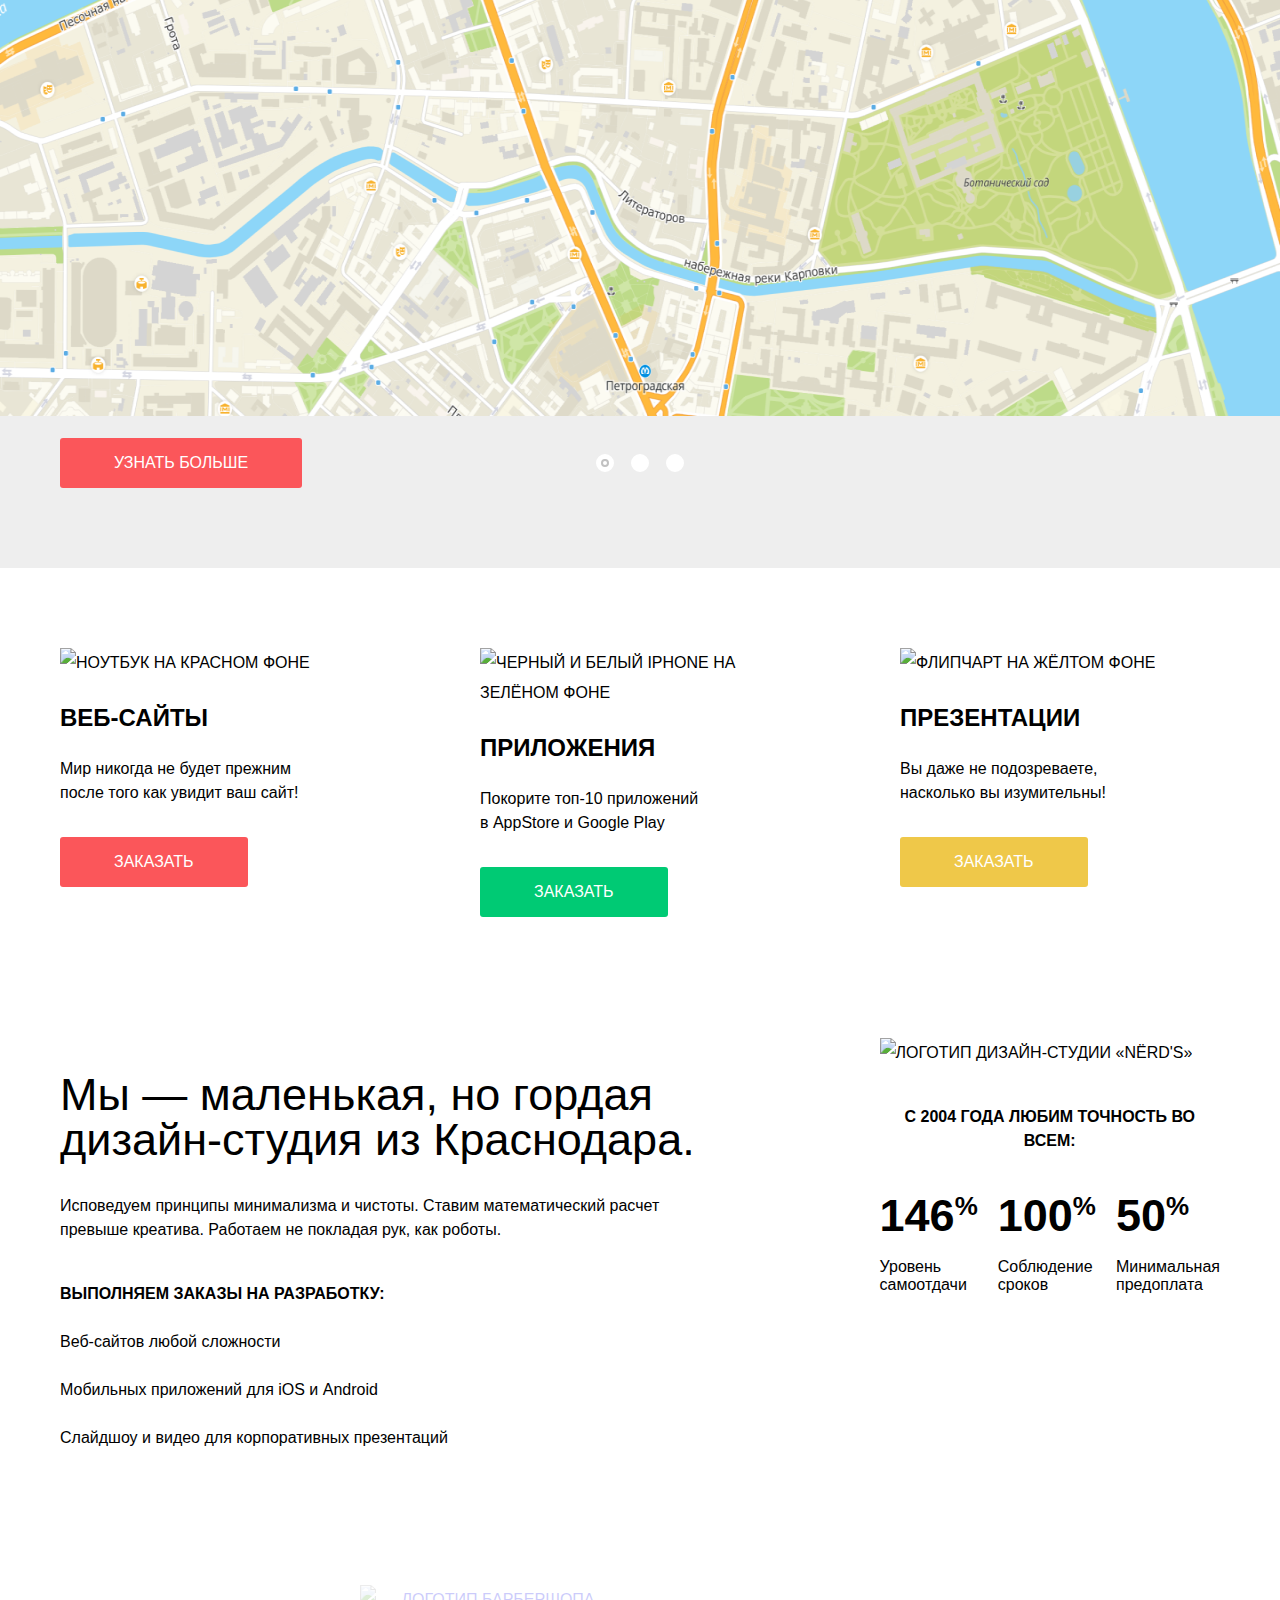
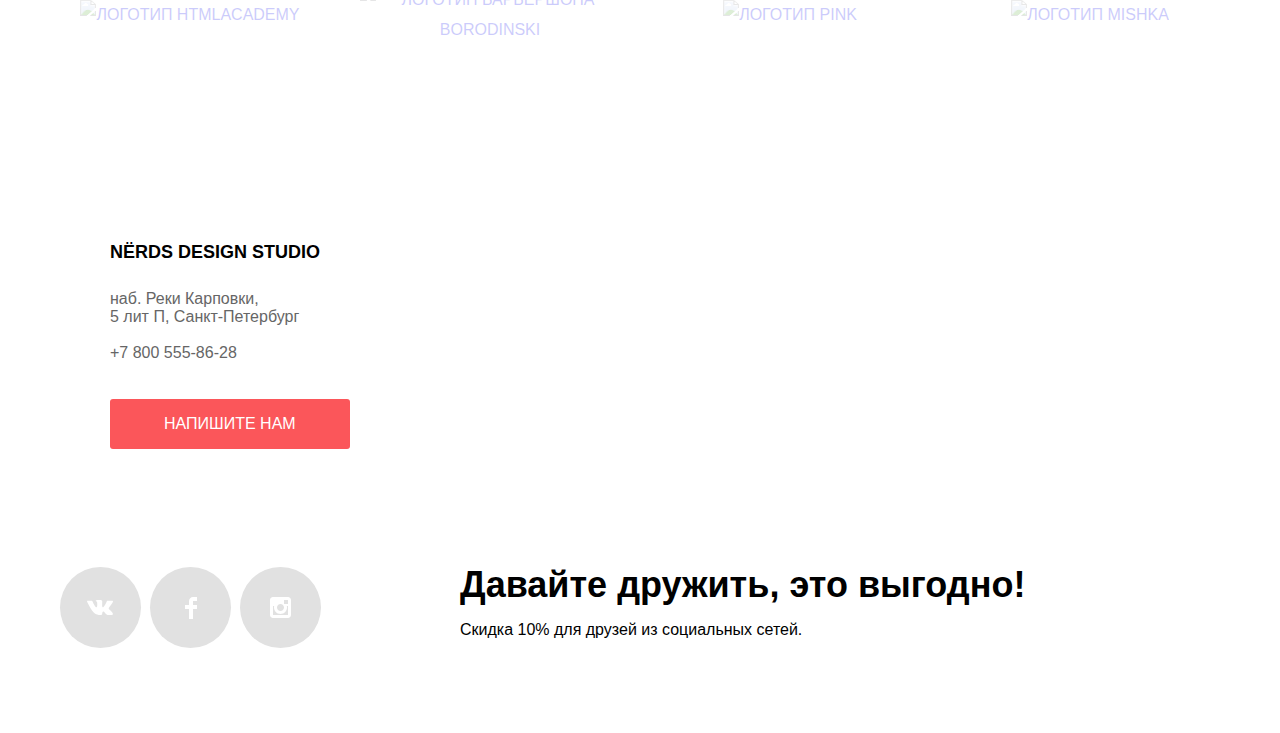
==== index.html @ a9b5a3f9 "добавила карту" ====
<!DOCTYPE html>
<html class="page" lang="ru">
  <head>
    <meta charset="utf-8">
    <title>Дизайн-студия «Nёrd's»</title>
    <link rel="icon" href="favicon.ico">
    <link rel="stylesheet" href="css/normalize.css">
    <link rel="stylesheet" href="css/style.css">
  </head>

  <body class="page-body">

    <header class="page-header">
      <nav class="page-navigation">
        <div class="page-header-bar">
          <div class="page-navigation-wrapper">
            <a class="page-header-logo">
              <img src="img/nerds-logo.svg" width="159" height="65" alt="Логотип дизайн-студии «Nёrd's»">
            </a>
            <ul class="site-navigation">
              <li><a href="blank.html">Студия</a></li>
              <li><a href="blank.html">Клиенты</a></li>
              <li><a href="catalog.html">Магазин</a></li>
              <li><a href="blank.html">Контакты</a></li>
            </ul>
            <div class="user-navigation">
              <a class="cart-link" href="blank.html">Корзина</a>
            </div>
          </div>
        </div>
      </nav>
    </header>

    <main>
      <div class="main-features">
        <div class="container">
          <h1 class="visually-hidden">Дизайн-студия «Nёrd's»</h1>

          <section class="features">
            <h2 class="visually-hidden">Преимущества</h2>
            <ul class="features-list">
              <li class="feature-item feature-item-1 slide slide-current">
                <h3>Долго, дорого,<br>скрупулезно.</h3>
                <p>Математически выверенный дизайн<br>для вашего сайта или мобильного приложения.</p>
                <a class="button slide-button" href="blank.html">Узнать больше</a>
              </li>
              <li class="feature-item feature-item-2 slide">
                <h3>Любим математику<br>как никто другой</h3>
                <p>Никакого креатива, только математические формулы<br>для расчета идеальных пропорций</p>
                <a class="button slide-button" href="blank.html">Узнать больше</a>
              </li>
              <li class="feature-item feature-item-3 slide">
                <h3>Только ночь,<br>только хардкор</h3>
                <p>Работать днем, как все? Мы против этого.<br>Ближе к полуночи работа только начинается.</p>
                <a class="button slide-button" href="blank.html">Узнать больше</a>
              </li>
            </ul>
            <div class="slider-controls">
              <button class="current" type="button" aria-label="Первый слайд"></button>
              <button type="button" aria-label="Второй слайд"></button>
              <button type="button" aria-label="Третий слайд"></button>
            </div>
          </section>
        </div>
      </div>

      <div class="container">
      <section class="services">
        <h2 class="visually-hidden">Услуги</h2>
        <ul class="services-list">
        <li class="services-item">
          <img src="img/laptop.png" width="300" height="146" alt="Ноутбук на красном фоне">
          <h3>Веб-сайты</h3>
          <p>Мир никогда не будет прежним<br> после того как увидит ваш сайт!</p>
          <button class="button button-red" type="button">Заказать</button>
        </li>
        <li class="services-item">
          <img src="img/two-iPhones.png" width="300" height="146" alt="Черный и белый iPhone на зелёном фоне">
          <h3>Приложения</h3>
          <p>Покорите топ-10 приложений<br> в AppStore и Google Play</p>
          <button class="button button-green" type="button">Заказать</button>
        </li>
        <li class="services-item">
          <img src="img/flipchart.png" width="300" height="146" alt="Флипчарт на жёлтом фоне">
          <h3>Презентации</h3>
          <p>Вы даже не подозреваете,<br> насколько вы изумительны!</p>
          <button class="button button-yellow" type="button">Заказать</button>
        </li>
      </ul>
      </section>

      <div class="index-column">
      <section class="company">
        <h2 class="visually-hidden">О компании</h2>
        <p class="company-info">Мы — маленькая, но гордая дизайн-студия из Краснодара.</p>
        <p class="company-text">Исповедуем принципы минимализма и чистоты. Ставим математический расчет<br> превыше креатива. Работаем не покладая рук, как роботы.</p>
        <h3>Выполняем заказы на разработку:</h3>
        <ul class="company-list">
          <li class="company-item">Веб-сайтов любой сложности</li>
          <li class="company-item">Мобильных приложений для iOS и Android</li>
          <li class="company-item">Слайдшоу и видео для корпоративных презентаций</li>
        </ul>
      </section>


      <section class="statistics">
        <img src="img/nerds-logo2.png" width="360" height="208" alt="Логотип дизайн-студии «Nёrd's»">
        <h3>с 2004 года Любим точность во всем:</h3>
        <dl class="description-list">
          <dt>Уровень самоотдачи</dt>
            <dd>146<sup>%</sup></dd>
          <dt>Соблюдение сроков</dt>
            <dd>100<sup>%</sup></dd>
          <dt>Минимальная предоплата</dt>
            <dd>50<sup>%</sup></dd>
        </dl>
      </section>
    </div>

      <section class="clients">
        <h2 class="visually-hidden">Клиенты</h2>
        <ul class="clients-list">
          <li class="clients-item">
            <a href="https://htmlacademy.ru/intensive/htmlcss"><img src="img/clients/logo_htmlacademy.svg" width="199" height="57" alt="Логотип htmlacademy"></a>
          </li>
          <li class="clients-item">
            <a href="blank.html"><img src="img/clients/logo-borodinski.png" width="209" height="90" alt="Логотип барбершопа BORODINSKI"></a>
          </li>
          <li class="clients-item">
            <a href="blank.html"><img src="img/clients/logo-pink.png" width="185" height="52" alt="Логотип PINK"></a>
          </li>
          <li class="clients-item">
            <a href="blank.html"><img src="img/clients/logo-mishka.png" width="173" height="84" alt="Логотип MISHKA"></a>
          </li>
        </ul>
      </section>
    </div>

    </main>

  <footer class="main-footer">
    <div class="container">
    <section class="contacts">
      <h2 class="visually-hidden">Контакты</h2>
      <h3>NЁRDS DESIGN STUDIO</h3>
      <p class="contacts-address">наб. Реки Карповки,<br>
        5 лит П, Санкт-Петербург</p>
      <p class="contacts-phones"><a class="contacts-phone" href="tel:+78005558628">+7 800 555-86-28</a></p>
      <a class="button button-contacts" href="blank.html">Напишите нам</a>
    </section>

    <section class="map">
      <h2 class="visually-hidden">Как до нас добраться</h2>
      <img src="img/map.png" width="1440" height="416" alt="Офис компании по адресу набережная реки Карповки, 5, литера П, Санкт-Петербург">
    </section>

    <div class="footer-columns">
    <section class="footer-social">
      <h2 class="visually-hidden">Давайте дружить!</h2>
      <ul class="social-list">
        <li class="social-item">
          <a class="social-button" href="#">
            <span class="visually-hidden">Вконтакте</span>
            <svg width="27" height="15" viewBox="0 0 27 15" fill="none" xmlns="http://www.w3.org/2000/svg">
              <path d="M16.138 11.51C17.094 11.201 18.318 13.55 19.621 14.449C20.599 15.13 21.348 14.983 21.348 14.983L24.821 14.933C24.821 14.933 26.636 14.821 25.778 13.379C25.707 13.259 25.275 12.31 23.193 10.357C21.016 8.31404 21.311 8.64504 23.932 5.11304C25.529 2.96004 26.168 1.64504 25.968 1.08504C25.776 0.546037 24.603 0.686037 24.603 0.686037L20.69 0.713037C20.309 0.714037 19.986 0.832037 19.839 1.22804C19.836 1.23204 19.218 2.89404 18.394 4.30704C16.653 7.29604 15.958 7.45504 15.67 7.26804C15.009 6.83504 15.176 5.53104 15.176 4.60404C15.176 1.70704 15.608 0.499037 14.33 0.187037C13.903 0.0830374 13.591 0.0150374 12.502 0.00503741C11.11 -0.0159626 9.92797 0.00503743 9.25797 0.334037C8.81297 0.557037 8.47197 1.04604 8.67897 1.07404C8.93897 1.10904 9.52197 1.23404 9.83397 1.66004C10.235 2.21204 10.223 3.44904 10.223 3.44904C10.223 3.44904 10.452 6.86004 9.68297 7.28304C9.15497 7.57304 8.43297 6.98104 6.87997 4.26704C6.08697 2.87904 5.48797 1.34504 5.48797 1.34504C5.48797 1.34504 5.37197 1.06004 5.16197 0.904037C4.91197 0.719037 4.56197 0.660037 4.56197 0.660037L0.84797 0.684037C0.84797 0.684037 0.28997 0.700037 0.0849697 0.946037C-0.0970303 1.16404 0.0699697 1.61404 0.0699697 1.61404C0.0699697 1.61404 2.97897 8.49504 6.27297 11.961C9.29297 15.143 12.725 14.932 12.725 14.932H14.28C14.28 14.932 14.749 14.878 14.989 14.62C15.213 14.38 15.203 13.929 15.203 13.929C15.203 13.929 15.172 11.82 16.138 11.51Z" fill="white"/>
            </svg>
          </a>
        </li>
        <li class="social-item">
          <a class="social-button" href="#">
            <span class="visually-hidden">Фейсбук</span>
            <svg width="12" height="22" viewBox="0 0 12 22" fill="none" xmlns="http://www.w3.org/2000/svg">
              <path d="M12 4V0H8C5.79086 0 4 1.79086 4 4V8H0V12H4V22H8V12H12V8H8V4H12Z" fill="white"/>
            </svg>
          </a>
        </li>
        <li class="social-item">
          <a class="social-button" href="#">
            <span class="visually-hidden">Инстаграм</span>
            <svg width="21" height="21" viewBox="0 0 21 21" fill="none" xmlns="http://www.w3.org/2000/svg">
              <path fill-rule="evenodd" clip-rule="evenodd" d="M3 0H18C19.65 0 21 1.35 21 3V18C21 19.65 19.65 21 18 21H3C1.35 21 0 19.65 0 18V3C0 1.35 1.35 0 3 0ZM14 10.5C14 8.57 12.43 7 10.5 7C8.57 7 7 8.57 7 10.5C7 12.43 8.57 14 10.5 14C12.43 14 14 12.43 14 10.5ZM3 18V9H4.181C4.0626 9.49127 4.00186 9.99467 4 10.5C4 14.0899 6.91015 17 10.5 17C14.0899 17 17 14.0899 17 10.5C16.9986 9.99464 16.9379 9.49118 16.819 9H18V18H3ZM14 7H18V3H14V7Z" fill="white"/>
            </svg>
          </a>
        </li>
      </ul>
    </section>

    <section class="promo">
      <h2 class="promo-header">Давайте дружить, это выгодно!</h2>
      <p class="promo-text">Скидка 10% для друзей из социальных сетей.</p>
    </section>
    </div>
  </div>
  </footer>

  <section class="appointment">
    <h2>Напишите нам</h2>
    <form class="appointment-form" action="https://echo.htmlacademy.ru" method="post">
      <p class="appointment-item appointment-name">
        <label for="appointment-name">Ваше имя:</label>
        <input id="appointment-name" type="text" name="name" placeholder="Имя Фамилия">
      </p>
      <p class="appointment-item appointment-email">
        <label for="appointment-email">Ваш email:</label>
        <input id="appointment-email" type="text" name="email" placeholder="email@example.com">
      </p>
      <p class="appointment-item appointment-comment">
        <label for="appointment-comment">Текст письма:</label>
        <textarea id="appointment-comment" type="textarea" name="comment" rows="4" placeholder="В свободной форме"></textarea>
      </p>
      <button class="button appointment-button" type="submit">Отправить</button>
      </form>
      <button class="close-button" type="button" aria-label="Закрыть"></button>
    </section>

  </body>
</html>
---- css/style.css ----
@font-face {
  font-family: "Roboto";
  font-weight: 400;
  font-style: normal;
  font-display: swap;
  src: url("../fonts/roboto.woff2") format("woff2"),
       url("../fonts/roboto.woff") format("woff");
}

@font-face {
  font-family: "Roboto";
  font-weight: 500;
  font-style: normal;
  font-display: swap;
  src: url("../fonts/robotomedium.woff2") format("woff2"),
       url("../fonts/robotomedium.woff") format("woff");
}

@font-face {
  font-family: "Roboto";
  font-weight: 700;
  font-style: normal;
  font-display: swap;
  src: url("../fonts/robotobold.woff2") format("woff2"),
       url("../fonts/robotobold.woff") format("woff");
}

/* Variables */

:root {
  --basic-color: #FFFFFF;
  --basic-color-active: rgba(255, 255, 255, 0.3);
  --basic-dark-hover: rgba(68, 68, 68, 0.5);
  --basic-black: #000000;
  --basic-dark: #666666;
  --basic-extra-dark: #283136;
  --basic-gray-dark: #444444;
  --basic-black-active: rgba(0, 0, 0, 0.3);
  --basic-black-sort: rgba(0, 0, 0, 0.6);
  --black-light: rgba(0, 0, 0, 0.0001);
  --basic-filter: #4D4D4D;
  --filter-extra-light: rgba(77, 77, 77, 0.1);
  --filter-light: rgba(77, 77, 77, 0.4);
  --basic-filter-disabled: rgba(40, 49, 54, 0.3);
  --pagination-light: #DBDBDB;
  --gray-light-150: #ABABAB;
  --gray-light: #B4B9BB;
  --gray-light-100: #f1f1f1;
  --gray-super-light: #C1C1C1;
  --basic-gray: #EEEEEE;
  --basic-color-gray: #E1E1E1;
  --basic-gray-light:#D7DCDE;
  --gray-hover: #DFDFDF;
  --gray-activ: #D5D5D5;
  --basic-red: #FB565A;
  --button-basic-green: #00CA74;
  --button-basic-yellow: #EFC849;
  --red-hover: #E74246;
  --red-activ: #D7373B;
  --button-app-hover: #00BC6C;
  --button-app-activ: #00AA62;
  --button-presentation-hover: #EAB534;
  --button-presentation-activ: #E5A722;
}

.page-body {
  min-width: 1240px;
  margin: 0;
  padding: 0;
  font-family: "Roboto", Arial, sans-serif;
  font-size: 16px;
  line-height: 30px;
  font-weight: 500;
  color: var(--basic-black);
  text-transform: uppercase;
  background-color: var(--basic-color);
  background-position: top center;
  background-repeat: no-repeat;
}

a {
  text-decoration: none;
}

img {
  max-width: 100%;
  height: auto;
}

.visually-hidden {
  position: absolute;
  width: 1px;
  height: 1px;
  margin: -1px;
  border: 0;
  padding: 0;
  white-space: nowrap;
  clip-path: inset(100%);
  clip: rect(0 0 0 0);
  overflow: hidden;
}

/* Grid */

.page {
  height: 100%;
}

.page-body {
  min-height: 100%;
  display: grid;
  grid-template-rows: min-content 1fr min-content;
  align-content: start;
}

/* Main-header */

h1 {
  max-width: 1200px;
  background-color: var(--basic-gray);
  font-size: 55px;
  line-height: 55px;
  font-weight: 500;
  padding-top: 78px;
  padding-bottom: 85px;
  margin-top: 0;
}

.main-header {
  text-transform: none;
  text-align: center;
  margin-bottom: 78px;
  background-color: var(--basic-gray);
}

/* Page-header */

.page-header {
  background-color: var(--basic-gray);
  margin: 0;
}

/* Container */

.container {
  width: 1160px;
  margin: 0 auto;
  padding: 0;
}

/* Logo */

.page-header-bar {
  background-color: var(--basic-gray);
}

.page-header-logo {
  justify-self: left;
}

.page-header-logo:hover {
  opacity: 0.7;
}

.page-header-logo:active {
  opacity: 0.3;
}

/* Site navigation */

.page-navigation {
  display: grid;
}

.page-navigation-wrapper {
  display: grid;
  grid-template-columns: 160px 1fr min-content;
  width: 1160px;
  margin: 0 auto;
  padding-top: 49px;
  gap: 25px;
  font-size: 16px;
  line-height: 30px;
  color: var(--basic-black);
  background-color: var(--basic-gray);
}

.site-navigation {
  display: flex;
  justify-content: center;
  flex-wrap: wrap;
  list-style: none;
  margin: 0;
  padding: 0;
  min-height: 65px;
}

.site-navigation li:not(:last-child) {
  padding-right: 45px;
}

.site-navigation a:hover {
  color: var(--basic-red);
}

.site-navigation a:active {
  color: var(--basic-black-active);
}

/* User navigation */

.user-navigation {
  max-width: 140px;
}

.site-navigation a,
.user-navigation a {
  color: var(--basic-black);
  display: block;
  padding-top: 28px;
}

.user-navigation a:hover {
  color: var(--basic-red);
}

.user-navigation a:active {
  color: var(--basic-black-active);
}

/* Cart link */

.cart-link::before {
  content: "";
  position: absolute;
  top: 35px;
  left: 10px;
  width: 15px;
  height: 15px;
  background-image: url("../img/cart-icon.svg");
  background-repeat: no-repeat;
  background-position: 0 0;
}

.user-navigation .cart-link {
  padding-left: 50px;
  position: relative;
}

/* Button */

.button {
  display: inline-block;
  padding: 16px 54px;
  font: inherit;
  font-weight: 500;
  font-size: 16px;
  line-height: 18px;
  text-align: center;
  color: var(--basic-color);
  vertical-align: middle;
  text-transform: uppercase;
  background-color: var(--basic-red);
  border: none;
  border-radius: 3px;
}

.button:hover {
  background-color: var(--red-hover);
}

.button:active {
  background-color: var(--red-activ);
  color: var(--basic-color-active);
}

.button-green {
  background-color: var(--button-basic-green);
}

.button-green:hover {
  background-color: var(--button-app-hover);
}

.button-green:active {
  background-color: var(--button-app-activ);
  color: var(--basic-color-active);
}

.button-yellow {
  background-color: var(--button-basic-yellow);
}

.button-yellow:hover {
  background-color: var(--button-presentation-hover);
}

.button-yellow:active {
  background-color: var(--button-presentation-activ);
  color: var(--basic-color-active);
}

.filter-button {
  display: block;
  width: 100%;
  line-height: 18px;
  background-color: var(--basic-gray);
  color: var(--basic-black);
}

.filter-button:hover {
  background-color: var(--gray-hover);
}

.filter-button:active {
  background-color: var(--gray-activ);
  color: var(--basic-black-active);
  box-shadow: inset 0px 3px 0px rgba(0, 1, 1, 0.1);
}

/* Features */

.main-features {
  background-color: var(--basic-gray);
}

.features {
  position: relative;
  background-color: var(--basic-gray);
  margin-bottom: 80px;
}

.features-list {
  margin: 0;
  padding: 0;
  list-style: none;
}

.slide {
  display: none;
}

.slide-current {
  display: block;
}

.feature-item {
  position: relative;
  text-align: left;
}

.feature-item-1::after {
  content: "";
  position: absolute;
  width: 760px;
  height: 431px;
  right: 0;
  bottom: 0;
  background-image: url("../img/slides/three-iPhones.png");
  background-position: 0 0;
  background-repeat: no-repeat;
}

.feature-item-2::after {
  content: "";
  position: absolute;
  width: 760px;
  height: 431px;
  right: 0;
  bottom: 0;
  background-image: url("../img/slides/two-MAC-screens.png");
  background-position: 0 0;
  background-repeat: no-repeat;
}

.feature-item-3::after {
  content: "";
  position: absolute;
  width: 760px;
  height: 431px;
  right: 0;
  bottom: 0;
  background-image: url("../img/slides/tablet-and-iPhone.png");
  background-position: 0 0;
  background-repeat: no-repeat;
}

.feature-item h3 {
  text-transform: none;
  font-size: 55px;
  line-height: 55px;
  font-weight: 500;
  margin: 0;
  padding-top: 78px;
}

.feature-item p {
  text-transform: none;
  font-size: 16px;
  line-height: 24px;
  font-weight: 400;
  margin: 0;
  margin-top: 25px;
  margin-bottom: 38px;
}

.slide-button {
  margin-bottom: 80px;
}

.slider-controls {
  position: absolute;
  bottom: 96px;
  left: 536px;
  z-index: 20;
  display: flex;
  width: 88px;
  justify-content: space-between;
}

.slider-controls button {
  padding: 0;
  width: 18px;
  height: 18px;
  background-color: var(--basic-color);
  border: 2px solid var(--basic-color);
  border-radius: 50%;
  cursor: pointer;
  position: relative;
}

.slider-controls .current::after {
  content: "";
  position: absolute;
  width: 4px;
  height: 4px;
  top: 3px;
  left: 3px;
  background-color: var(--basic-color);
  border: 2px solid var(--gray-super-light);
  border-radius: 50%;
  cursor: pointer;
}

/* Services */

.services {
  margin-bottom: 121px;
}

.services-list {
  display: grid;
  grid-template-columns: 1fr 1fr 1fr;
  column-gap: 100px;
  margin: 0;
  padding: 0;
  list-style: none;
}

.services-item h3 {
  font-size: 24px;
  line-height: 30px;
  font-weight: 700;
  margin-top: 25px;
}

.services-item p {
  text-transform: none;
  font-size: 16px;
  line-height: 24px;
  font-weight: 400;
  margin-top: 16px;
  margin-bottom: 32px;
}

  /* index-column */

.index-column {
  display: grid;
  grid-template-columns: 1fr 1fr 1fr;
  column-gap: 100px;
  margin: 0;
  padding: 0;
  margin-bottom: 73px;
}

  /* Company */

.company {
  grid-column-start: 1;
  grid-column-end: 3;
  margin: 0;
  padding: 0;
  }

.company .company-info {
  text-transform: none;
  font-size: 45px;
  line-height: 45px;
  font-weight: 500;
  margin: 0;
  margin-top: 34px;
  margin-bottom: 32px;
}

.company .company-text {
  text-transform: none;
  font-size: 16px;
  line-height: 24px;
  font-weight: 400;
  margin-bottom: 40px;
}

.company h3 {
  font-size: 16px;
  line-height: 24px;
  font-weight: 700;
  margin: 0;
}

.company-list {
  list-style: none;
  text-transform: none;
  font-size: 16px;
  line-height: 24px;
  font-weight: 400;
  margin: 0;
  padding: 0;
}

.company-item {
  margin-top: 24px;
}

/* Statistics */

.statistics h3 {
  font-size: 16px;
  line-height: 24px;
  font-weight: 700;
  text-align: center;
  margin-top: 37px;
  margin-bottom: 31px;
}

.statistics dl {
  display: grid;
  grid-template-columns: 1fr 1fr 1fr;
  column-gap: 20px;
  row-gap: 10px;
  margin: 0;
  padding: 0;
}

.statistics dd {
  grid-row: 1 / 2;
  margin: 0;
  font-size: 45px;
  line-height: 64px;
  font-weight: 700;
}

.statistics sup {
  font-size: 26px;
  line-height: 40px;
  font-weight: 700;
}

.statistics dt {
  text-transform: none;
  font-size: 16px;
  line-height: 18px;
  font-weight: 400;
}

/* Clients */

.clients {
  margin-bottom: 80px;
}

.clients-list {
  display: grid;
  grid-template-columns: repeat(4, 1fr);
  column-gap: 40px;
  min-height: 184px;
  margin: 0;
  padding: 0;
  list-style: none;
}

.clients-item {
  text-align: center;
  margin: auto;
}

.clients-item img {
  opacity: 0.2;
}

.clients-item img:hover {
  opacity: 1.0;
}

.clients-item img:active {
  opacity: 0.1;
}

/* Footer */

.contacts {
  position: relative;
  padding: 50px;
}

.contacts h3 {
  font-size: 18px;
  line-height: 30px;
  font-weight: 700;
  margin: 0;
  padding: 0;
  margin-bottom: 23px;
}

.contacts p {
  font-size: 16px;
  line-height: 18px;
  font-weight: 400;
  text-transform: none;
  color: var(--basic-dark);
}

.contacts-address {
  margin-bottom: 18px;
}

.contacts-phone {
  color: var(--basic-dark);
}

.contacts-phones {
  margin-bottom: 37px;
}

.map img {
  position: absolute;
  display: block;
  left: 0;
  top: 0;
  height: 416px;
  width: 1440px;
  background-position: 0 0;
  background-repeat: no-repeat;
}

.footer-columns {
  display: grid;
  grid-template-columns: 1fr 1fr 1fr;
  column-gap: 40px;
  margin-top: 68px;
  margin-bottom: 76px;
}

.social-list {
  display: flex;
  flex-wrap: wrap;
  justify-content: space-between;
  width: 261px;
  margin: 0;
  padding: 0;
  list-style: none;
}

.social-button {
  display: flex;
  align-items: center;
  justify-content: center;
  width: 81px;
  height: 81px;
  background-color: var(--basic-color-gray);
  border-radius: 50%;
  color: inherit;
}

.social-button:hover {
  background-color: var(--red-hover);
}

.social-button:active {
  background-color: var(--red-activ);
}

.social-button:active svg {
  opacity: 0.3;
}

.promo {
  grid-column-start: 2;
  grid-column-end: -1;
}

.promo-header {
  font-size: 36px;
  line-height: 36px;
  font-weight: 700;
  text-transform: none;
  padding: 0;
  margin: 0;
}

.promo-text {
  font-size: 16px;
  line-height: 22px;
  font-weight: 400;
  text-transform: none;
}

/* Modal */

.appointment {
  display: none;
  position: fixed;
  top: 50px;
  bottom: auto;
  right: 0;
  left: 0;
  width: 760px;
  padding: 60px 100px;
  margin: auto;
  background-color: var(--basic-color);
  background-position: 0 0;
  background-repeat: repeat;
  box-shadow: 0px 20px 40px rgba(0, 0, 0, 0.4);
}

.appointment-form {
  display: grid;
  grid-template-columns: 360px 360px;
  column-gap: 40px;
  row-gap: 34px;
}

.appointment-email {
  grid-column: 2/3;
}

.appointment-comment{
  grid-column: 1/3;
}

.appointment h2 {
  font-size: 45px;
  line-height: 53px;
  font-weight: 700;
  text-transform: none;
  margin: 0;
  margin-bottom: 37px;
}

.appointment-form p {
  margin: 0;
}

.appointment-item label {
  font-size: 16px;
  line-height: 18px;
  font-weight: 700;
  text-transform: none;
  margin-bottom: 9px;
}

.appointment-item input,textarea {
  display: block;
  font-size: 16px;
  line-height: 18px;
  font-weight: 400;
  color: var(--basic-dark-hover);
  padding: 16px;
  background-color: transparent;
  border: 2px solid var(--basic-gray-light);
}

.appointment-form input {
  width: 328px;
}

.appointment-item textarea {
  resize: none;
  width: 728px;
 }

.appointment-item input:hover,textarea:hover {
  border: 2px solid var(--gray-light);
}

.appointment-item input:focus,textarea:focus {
  border: 2px solid var(--basic-black);
  color: var(--basic-gray-dark);
}

.appointment-item input:disabled,textarea:disabled {
  border: 2px solid var(--red-hover);
  color: var(--red-hover);
}

.appointment-button {
  margin-top: 13px;
  width: 259px;
}

/* Modal close */

.close-button {
  position: absolute;
  top: 78px;
  right: 90px;
  height: 21px;
  width: 21px;
  opacity: 0.3;
  border: none;
  background-color: transparent;
  cursor: pointer;
  background-image: url(../img/close-cross.svg);
}

.close-button:hover {
  opacity: 1;
}

.close-button:active {
  opacity: 0.1;
}

/* Grid */

.page-catalog {
  display: grid;
  grid-template-columns: 260px 1fr;
  column-gap: 140px;
  align-content: start;
}

/* Filters */

.filters {
  width: 260px;
  grid-row: 1 / 3;
  padding: 0;
  margin: 0;
}

.filter fieldset {
  padding: 0;
  margin: 0;
  margin-bottom: 43px;
  border: none;
}

.filter-group {
  font-size: 18px;
  line-height: 30px;
  font-weight: 700;
  padding: 0;
  margin: 0;
  margin-bottom: 16px;
}

.filter legend {
  margin-bottom: 13px;
}

.range-filter {
  width: 260px;
  margin-top: 35px;
}

.range-controls {
  position: relative;
  height: 41px;
  margin-bottom: 15px;
  padding-top: 39px;
  padding-right: 20px;
  padding-left: 20px;
  background-color: var(--gray-light-100);
  border-radius: 5px;
}

.range-controls .scale {
  height: 2px;
  background: #d7dcde;
}

.range-controls .bar {
  width: 70%;
  height: 2px;
  background: var(--button-basic-green);
}

.range-controls .toggle {
  position: absolute;
  top: 31px;
  left: 0;
  width: 4px;
  height: 4px;
  padding: 0;
  border: 8px solid var(--basic-color);
  background-color: var(--gray-light-150);
  border-radius: 50%;
  box-shadow: 0px 2px 1px rgba(0, 0, 0, 0.15);
  cursor: pointer;
}

.range-controls .toggle-min {
  left: 18px;
}

.range-controls .toggle-max {
  left: 160px;
}

.price-controls {
  display: flex;
  justify-content: space-between;
}

.price-controls label {
  font-weight: 400;
  font-size: 16px;
}

.price-controls input {
  width: 60px;
  padding: 10px;
  margin-left: 10px;
  text-align: center;
  color: #283136;
  border: none;
  border-radius: 5px;
  background: #f1f1f1;
  font-family: inherit;
  font-size: inherit;
}

.filter ul {
  list-style: none;
  text-transform: none;
  color: var(--basic-extra-dark);
  line-height: 20px;
  font-size: 16px;
  font-weight: 400;
  padding: 0;
  margin: 0;
}

.filter-option {
  margin-bottom: 20px;
  padding-left: 36px;
}

.filter-option label {
  position: relative;
  display: block;
  cursor: pointer;
  user-select: none;
}

.filter-input:hover + label {
  color: var(--basic-extra-dark);
}

.filter-input:disabled + label {
  color: var(--basic-filter-disabled);
}

.filter-input-checkbox:not(:checked) + label::before {
  content: "";
  position: absolute;
  left: -36px;
  top: -1px;
  width: 23px;
  height: 23px;
  background-image: url("../img/checkbox-off.svg");
  background-repeat: no-repeat;
  background-position: 0 0;
  opacity: 0.4;

}

.filter-input-checkbox:checked + label::after {
  content: "";
  position: absolute;
  top: -1px;
  left: -36px;
  width: 25px;
  height: 23px;
  background-image: url("../img/checkbox-on.svg");
  background-repeat: no-repeat;
  background-position: 0 0;
  opacity: 0.4;
}

.filter-input-radio + label::before {
  content: "";
  position: absolute;
  left: -36px;
  top: -4px;
  width: 19px;
  height: 19px;
  border: 4px solid var(--basic-filter);
  border-radius: 50%;
  opacity: 0.4;
}

.filter-input-radio:checked + label::after {
  content: "";
  position: absolute;
  top: 5px;
  left: -27px;
  width: 9px;
  height: 9px;
  background-color: var(--basic-filter);
  border-radius: 50%;
  opacity: 0.4;
}

/* Sort */

.sort {
  display: flex;
  flex-basis: 760px;
  align-content: flex-start;
  justify-content: space-between;
  grid-column: 2 / -1;
  padding: 0;
  margin: 0;
  margin-bottom: 33px;
}

.heart-sort {
  margin-right: 40px;
}

.sort-list {
  display: flex;
  align-items: flex-start;
  justify-content: space-between;
  flex-wrap: wrap;
  list-style: none;
  padding: 0;
  margin: 0;
}

.sort-item a {
  line-height: 18px;
  font-size: 14px;
  font-weight: 400;
  color: var(--basic-black-active);
}

.sort-list li:not(.arrow) {
  margin-right: 25px;
}

.sort-item a:hover {
  color: var(--basic-black-sort);
}

.sort-item a:active {
  color: var(--basic-black);
}

.sort-list .arrow {
  margin-left: 18px;
  opacity: 0.2;
}

.sort-list .arrow-down {
  margin-left: 25px;
}

.sort-list .arrow:hover {
  opacity: 0.5;
}

.sort-list .arrow:active {
  opacity: 1;
}

/* Templates */

.templates {
  grid-column: 2 / 3;
  padding: 0;
  margin: 0;
}

.template-list {
  display: grid;
  grid-template-columns: 1fr 1fr;
  column-gap: 40px;
  row-gap: 30px;
  list-style: none;
  padding: 0;
  margin: 0;
  margin-bottom: 54px;
}

.template-item {
  position: relative;
  width: 358px;
  min-height: 578px;
  margin: 0;
  padding: 0;
  padding-top: 40px;
}

.template-item::before {
  content: "";
  position: absolute;
  top: 0px;
  left: 0px;
  width: 358px;
  height: 40px;
  border-top-left-radius: 3px;
  border-top-right-radius: 3px;
  background-color: var(--basic-filter);
  opacity: 0.12;
}

.template-item-description {
  display: none;
  position: absolute;
  bottom: 0px;
  background-color: var(--basic-gray);
  text-align: center;
  width: 360px;
  min-height: 231px;
  margin: 0;
  padding: 0;
}

.template-item h3 {
  font-size: 18px;
  line-height: 30px;
  font-weight: 700;
  margin: 0;
  margin-top: 26px;
  margin-bottom: 12px;
}

.template-item-title {
  color: var(--basic-black);
}

.template-item-title:hover {
  color: var(--basic-red);
}

.template-item-title:active {
  color: var(--basic-black-active);
}

.template-item-image {
  width: 358px;
  height: 578px;
  margin: 0;
}

.info-site {
  font-size: 16px;
  line-height: 18px;
  font-weight: 400;
  color: var(--basic-dark);
  text-transform: none;
  padding: 0;
  margin: 0;
  margin-bottom: 32px;
}

.template-item:hover .template-item-description {
  display: blok;
}

/* .template-button {
  margin-top: 32px;
  margin-bottom: 44px;
}
*/

/* Pagination */

.pagination-list {
  display: flex;
  flex-wrap: wrap;
  padding: 0;
  margin: 0;
  list-style: none;
}

.pagination-item {
  margin-right: 11px;
}

.pagination-item a {
  display: block;
  padding: 13px 22px;
  color: var(--basic-black);
  background-color: var(--basic-gray);
  border-radius: 3px;
}

.pagination-item a:hover {
  color: var(--basic-black);
  background-color: var(--gray-hover);
}

.pagination-item a:active {
  color: var(--basic-black-active);
  background-color: var(--gray-activ);
  box-shadow: inset 0px 3px 0px rgba(0, 1, 1, 0.1);
}

.pagination-item-current a,
.pagination-item-current a:hover,
.pagination-item-current a:focus,
.pagination-item-current a:active {
  background-color: var(--black-light);
  border: 3px solid var(--pagination-light);
  border-radius: 3px;
  padding: 10px 19px;
}

.next a {
  padding: 13px 78px;
}

.pagination-item:last-child {
  margin-right: 0;
}
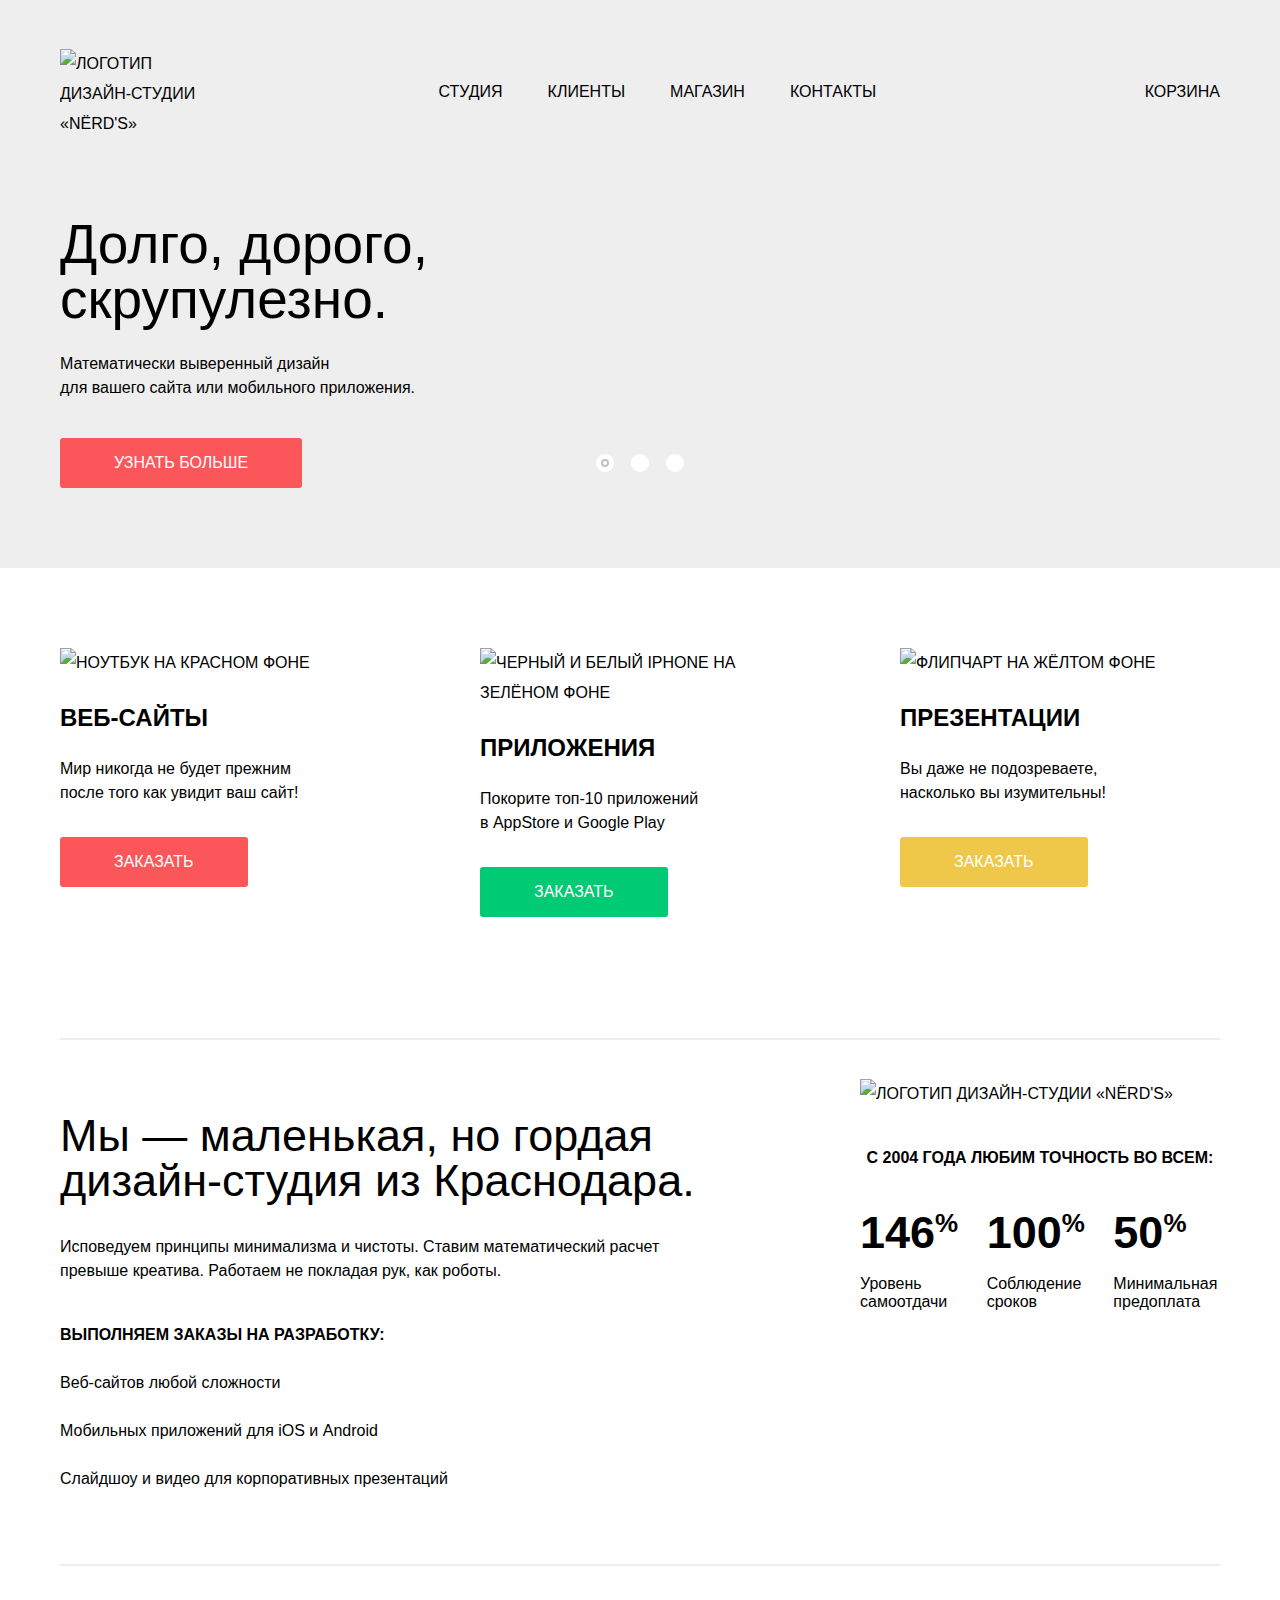
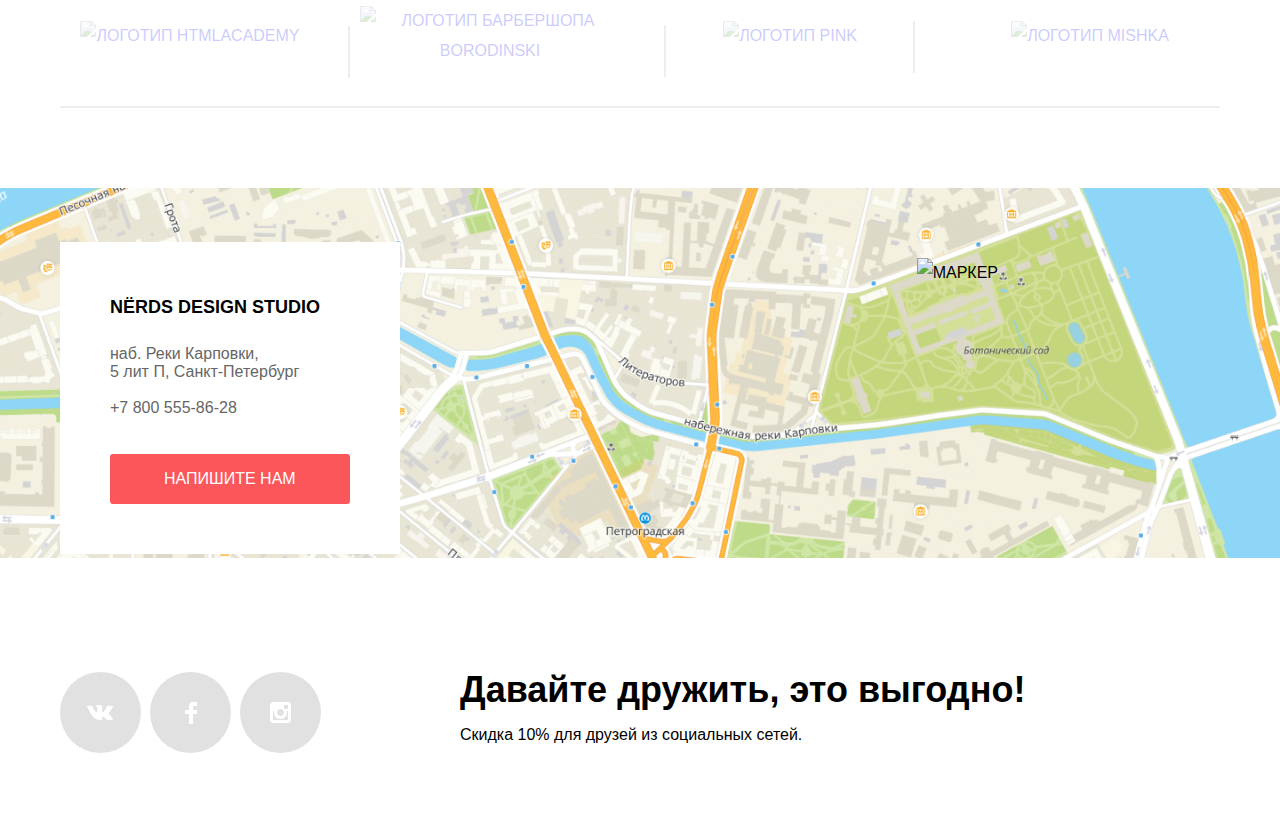
==== commit 0896e396: "добавила отступы к услугам, пагинацию" ====
--- a/index.html
+++ b/index.html
@@ -68,25 +68,25 @@
       <section class="services">
         <h2 class="visually-hidden">Услуги</h2>
         <ul class="services-list">
-        <li class="services-item">
-          <img src="img/laptop.png" width="300" height="146" alt="Ноутбук на красном фоне">
-          <h3>Веб-сайты</h3>
-          <p>Мир никогда не будет прежним<br> после того как увидит ваш сайт!</p>
-          <button class="button button-red" type="button">Заказать</button>
-        </li>
-        <li class="services-item">
-          <img src="img/two-iPhones.png" width="300" height="146" alt="Черный и белый iPhone на зелёном фоне">
-          <h3>Приложения</h3>
-          <p>Покорите топ-10 приложений<br> в AppStore и Google Play</p>
-          <button class="button button-green" type="button">Заказать</button>
-        </li>
-        <li class="services-item">
-          <img src="img/flipchart.png" width="300" height="146" alt="Флипчарт на жёлтом фоне">
-          <h3>Презентации</h3>
-          <p>Вы даже не подозреваете,<br> насколько вы изумительны!</p>
-          <button class="button button-yellow" type="button">Заказать</button>
-        </li>
-      </ul>
+          <li class="services-item">
+            <img src="img/laptop.png" width="300" height="146" alt="Ноутбук на красном фоне">
+            <h3>Веб-сайты</h3>
+            <p>Мир никогда не будет прежним<br> после того как увидит ваш сайт!</p>
+            <button class="button button-red" type="button">Заказать</button>
+          </li>
+          <li class="services-item">
+            <img src="img/two-iPhones.png" width="300" height="146" alt="Черный и белый iPhone на зелёном фоне">
+            <h3>Приложения</h3>
+            <p>Покорите топ-10 приложений<br> в AppStore и Google Play</p>
+            <button class="button button-green" type="button">Заказать</button>
+          </li>
+          <li class="services-item">
+            <img src="img/flipchart.png" width="300" height="146" alt="Флипчарт на жёлтом фоне">
+            <h3>Презентации</h3>
+            <p>Вы даже не подозреваете,<br> насколько вы изумительны!</p>
+            <button class="button button-yellow" type="button">Заказать</button>
+          </li>
+        </ul>
       </section>
 
       <div class="index-column">
@@ -102,7 +102,6 @@
         </ul>
       </section>
 
-
       <section class="statistics">
         <img src="img/nerds-logo2.png" width="360" height="208" alt="Логотип дизайн-студии «Nёrd's»">
         <h3>с 2004 года Любим точность во всем:</h3>
@@ -139,21 +138,36 @@
     </main>
 
   <footer class="main-footer">
+    <section class="contacts-map">
+      <h2 class="visually-hidden">Контакты</h2>
+      <div class="map-img">
+        <img src="img/map.png" width="1440" height="416" alt="Офис компании по адресу набережная реки Карповки, 5, литера П, Санкт-Петербург">
+      </div>
+      <div class="map-iframe">
+        <iframe
+        src="https://www.google.com/maps/embed?pb=!1m18!1m12!1m3!1d1912.2176180660292!2d30.314264305280997!3d59.96733173167128!2m3!1f0!2f0!3f0!3m2!1i1024!2i768!4f13.1!3m3!1m2!1s0x4696314db404b36b%3A0x1d934f1978240bba!2zTtGRcmRz!5e0!3m2!1sru!2sit!4v1655382382297!5m2!1sru!2sit"
+        height="416"
+        width ="100%"
+        style="border: 0"
+        allowfullscreen
+        title="Офис компании по адресу набережная реки Карповки, 5, литера П, Санкт-Петербург">
+      </iframe>
+      </div>
+      <div class="contact-wrap container">
+        <div class="contacts">
+        <h3>NЁRDS DESIGN STUDIO</h3>
+        <p class="contacts-address">наб. Реки Карповки,<br>
+          5 лит П, Санкт-Петербург</p>
+        <p class="contacts-phones"><a class="contacts-phone" href="tel:+78005558628">+7 800 555-86-28</a></p>
+        <a class="button button-contacts" href="blank.html">Напишите нам</a>
+        </div>
+        <div class="marker">
+          <img src="img/map-marker.png" width="231" height="190" alt="Маркер">
+        </div>
+      </div>
+    </section>
+
     <div class="container">
-    <section class="contacts">
-      <h2 class="visually-hidden">Контакты</h2>
-      <h3>NЁRDS DESIGN STUDIO</h3>
-      <p class="contacts-address">наб. Реки Карповки,<br>
-        5 лит П, Санкт-Петербург</p>
-      <p class="contacts-phones"><a class="contacts-phone" href="tel:+78005558628">+7 800 555-86-28</a></p>
-      <a class="button button-contacts" href="blank.html">Напишите нам</a>
-    </section>
-
-    <section class="map">
-      <h2 class="visually-hidden">Как до нас добраться</h2>
-      <img src="img/map.png" width="1440" height="416" alt="Офис компании по адресу набережная реки Карповки, 5, литера П, Санкт-Петербург">
-    </section>
-
     <div class="footer-columns">
     <section class="footer-social">
       <h2 class="visually-hidden">Давайте дружить!</h2>
--- a/css/style.css
+++ b/css/style.css
@@ -196,7 +196,7 @@
 }
 
 .site-navigation li:not(:last-child) {
-  padding-right: 45px;
+  margin-right: 45px;
 }
 
 .site-navigation a:hover {
@@ -207,6 +207,9 @@
   color: var(--basic-black-active);
 }
 
+.site-navigation-current {
+border-bottom: 2px solid var(--basic-red);
+}
 /* User navigation */
 
 .user-navigation {
@@ -445,7 +448,7 @@
 /* Services */
 
 .services {
-  margin-bottom: 121px;
+  margin-bottom: 91px;
 }
 
 .services-list {
@@ -455,6 +458,10 @@
   margin: 0;
   padding: 0;
   list-style: none;
+}
+
+.services-item {
+  margin-bottom: 30px;
 }
 
 .services-item h3 {
@@ -477,11 +484,13 @@
 
 .index-column {
   display: grid;
-  grid-template-columns: 1fr 1fr 1fr;
+  grid-template-columns: 1fr 1fr 360px;
   column-gap: 100px;
   margin: 0;
   padding: 0;
+  padding-top: 39px;
   margin-bottom: 73px;
+  border-top: 2px solid var(--basic-gray);
 }
 
   /* Company */
@@ -577,23 +586,49 @@
 
 .clients {
   margin-bottom: 80px;
+  padding: 40px 0;
+  border-top: 2px solid var(--basic-gray);
+  border-bottom: 2px solid var(--basic-gray);
 }
 
 .clients-list {
   display: grid;
   grid-template-columns: repeat(4, 1fr);
   column-gap: 40px;
-  min-height: 184px;
+  row-gap: 20px;
   margin: 0;
   padding: 0;
   list-style: none;
 }
 
 .clients-item {
+  position: relative;
   text-align: center;
   margin: auto;
 }
 
+.clients-item:not(:nth-child(4n))::before {
+  position: absolute;
+  content: "";
+  top: 5px;
+  right: -50px;
+  width: 2px;
+  height: 52px;
+  background-image: url("../img/line-vertical.png");
+  background-repeat: no-repeat;
+  background-position: 0 0;
+}
+
+.clients-item:nth-child(2)::before {
+  top: 19px;
+  right: -46px;
+}
+
+.clients-item:nth-child(3)::before {
+  top: 0;
+  right: -58px;
+}
+
 .clients-item img {
   opacity: 0.2;
 }
@@ -608,12 +643,54 @@
 
 /* Footer */
 
+.contacts-map {
+  position: relative;
+  min-height: 416px;
+}
+
+.map-img {
+  position: absolute;
+  height: 416px;
+  max-width: 100%;
+  left: 0;
+  right: 0;
+  text-align: center;
+  z-index: 1;
+}
+
+.map-iframe {
+  position: absolute;
+  height: 416px;
+  width: 100%;
+  z-index: 2;
+}
+
+.contact-wrap {
+  min-height: 416px;
+  position: absolute;
+  left: 0;
+  right: 0;
+}
+
 .contacts {
-  position: relative;
+  position: absolute;
   padding: 50px;
-}
-
-.contacts h3 {
+  top: 54px;
+  left: 0;
+  background-color: var(--basic-color);
+  z-index: 2;
+}
+
+.marker {
+  position: absolute;
+  top: 70px;
+  right: 222px;
+  background-position: 0 0;
+  background-repeat: no-repeat;
+  z-index: 1;
+}
+
+.contacts-map h3 {
   font-size: 18px;
   line-height: 30px;
   font-weight: 700;
@@ -640,17 +717,6 @@
 
 .contacts-phones {
   margin-bottom: 37px;
-}
-
-.map img {
-  position: absolute;
-  display: block;
-  left: 0;
-  top: 0;
-  height: 416px;
-  width: 1440px;
-  background-position: 0 0;
-  background-repeat: no-repeat;
 }
 
 .footer-columns {
@@ -983,7 +1049,6 @@
   background-repeat: no-repeat;
   background-position: 0 0;
   opacity: 0.4;
-
 }
 
 .filter-input-checkbox:checked + label::after {
@@ -1092,6 +1157,7 @@
   grid-column: 2 / 3;
   padding: 0;
   margin: 0;
+  margin-bottom: 60px;
 }
 
 .template-list {
@@ -1111,14 +1177,14 @@
   min-height: 578px;
   margin: 0;
   padding: 0;
-  padding-top: 40px;
-}
-
-.template-item::before {
-  content: "";
-  position: absolute;
-  top: 0px;
-  left: 0px;
+}
+
+.template-item:hover {
+  filter: drop-shadow(0px 6px 15px rgba(0, 0, 0, 0.25));
+}
+
+.template-window {
+  position: relative;
   width: 358px;
   height: 40px;
   border-top-left-radius: 3px;
@@ -1127,6 +1193,34 @@
   opacity: 0.12;
 }
 
+.template-item:hover .template-window {
+  opacity: 1;
+}
+
+.template-circle,
+.template-circle::after,
+.template-circle::before {
+  content: "";
+  position: absolute;
+  width: 14px;
+  height: 14px;
+  border-radius: 50%;
+  background-color: var(--basic-color);
+}
+
+.template-circle {
+  left: 39px;
+  top: 13px;
+}
+
+.template-circle::before {
+  right: 23px;
+}
+
+.template-circle::after {
+  left: 23px;
+}
+
 .template-item-description {
   display: none;
   position: absolute;
@@ -1177,8 +1271,8 @@
   margin-bottom: 32px;
 }
 
-.template-item:hover .template-item-description {
-  display: blok;
+.template-item:hover .template-item-description  {
+  display: block;
 }
 
 /* .template-button {
@@ -1199,6 +1293,7 @@
 
 .pagination-item {
   margin-right: 11px;
+  margin-bottom: 10px;
 }
 
 .pagination-item a {
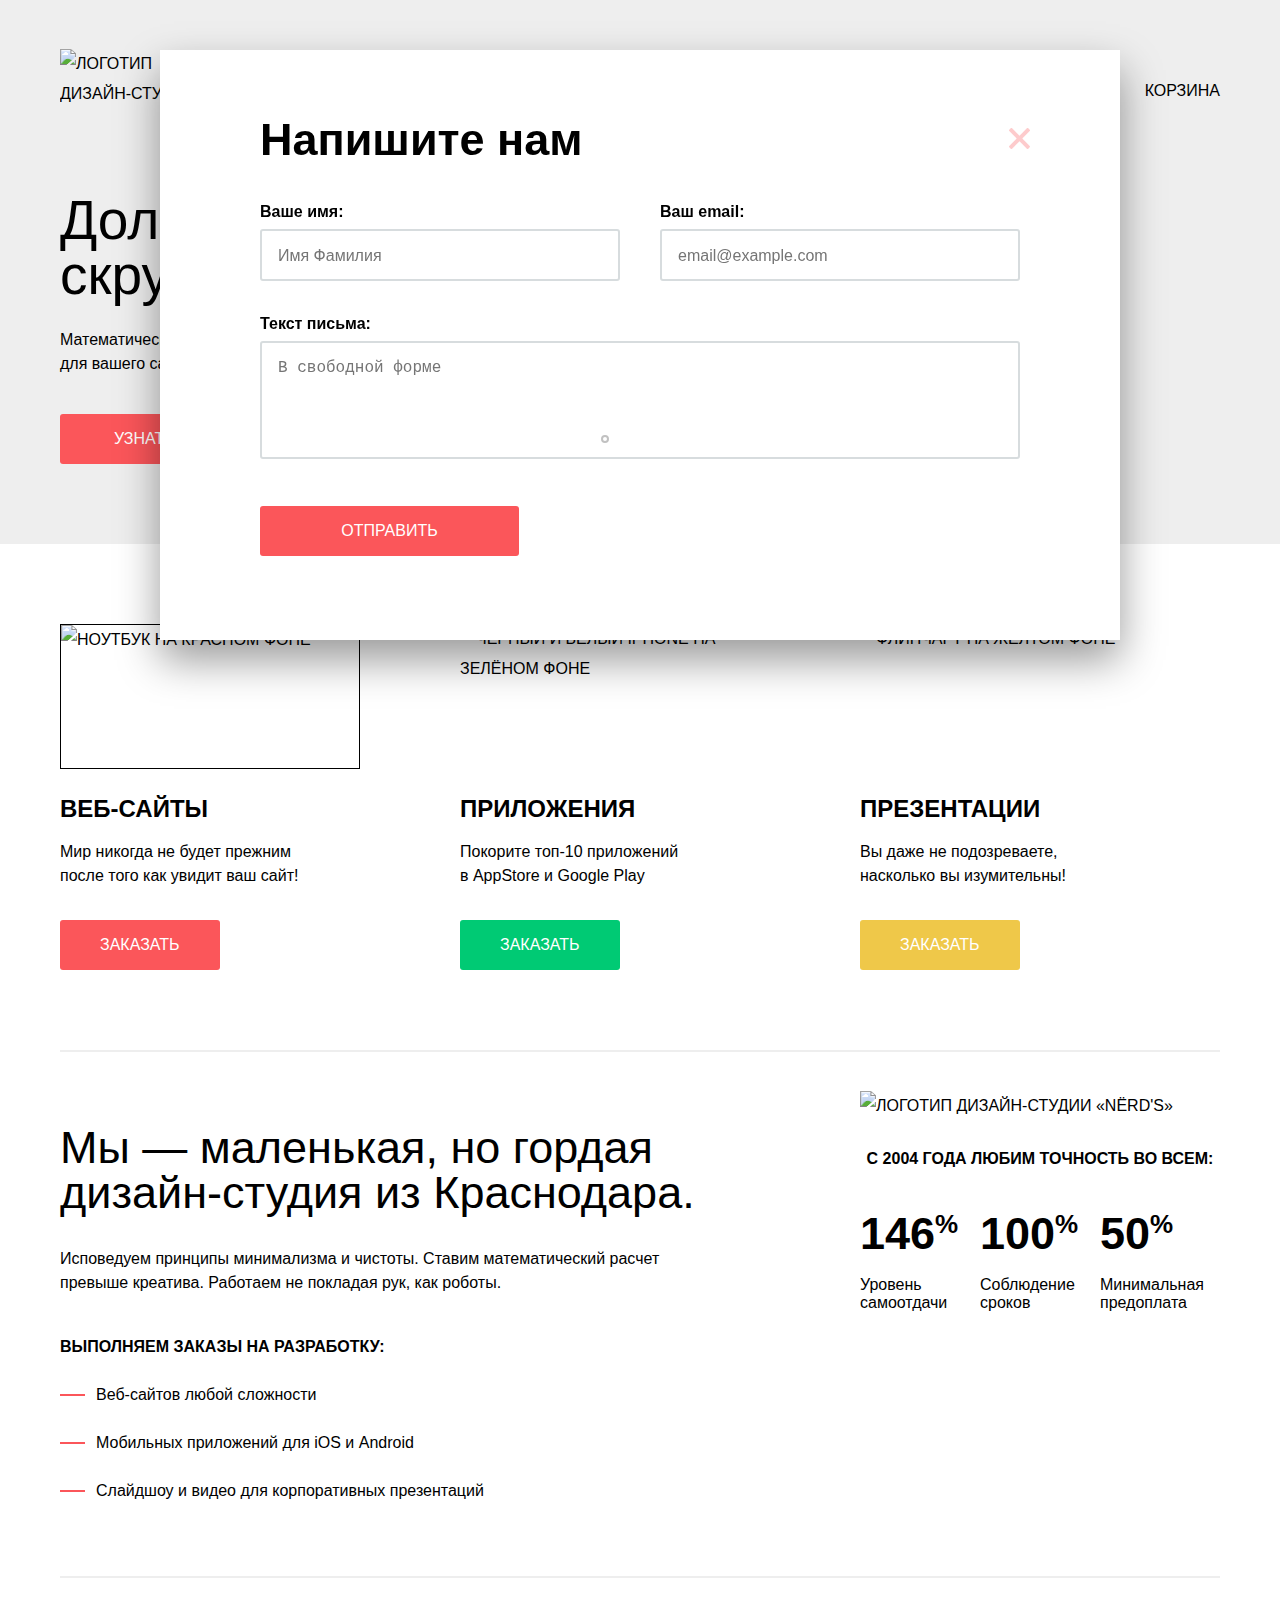
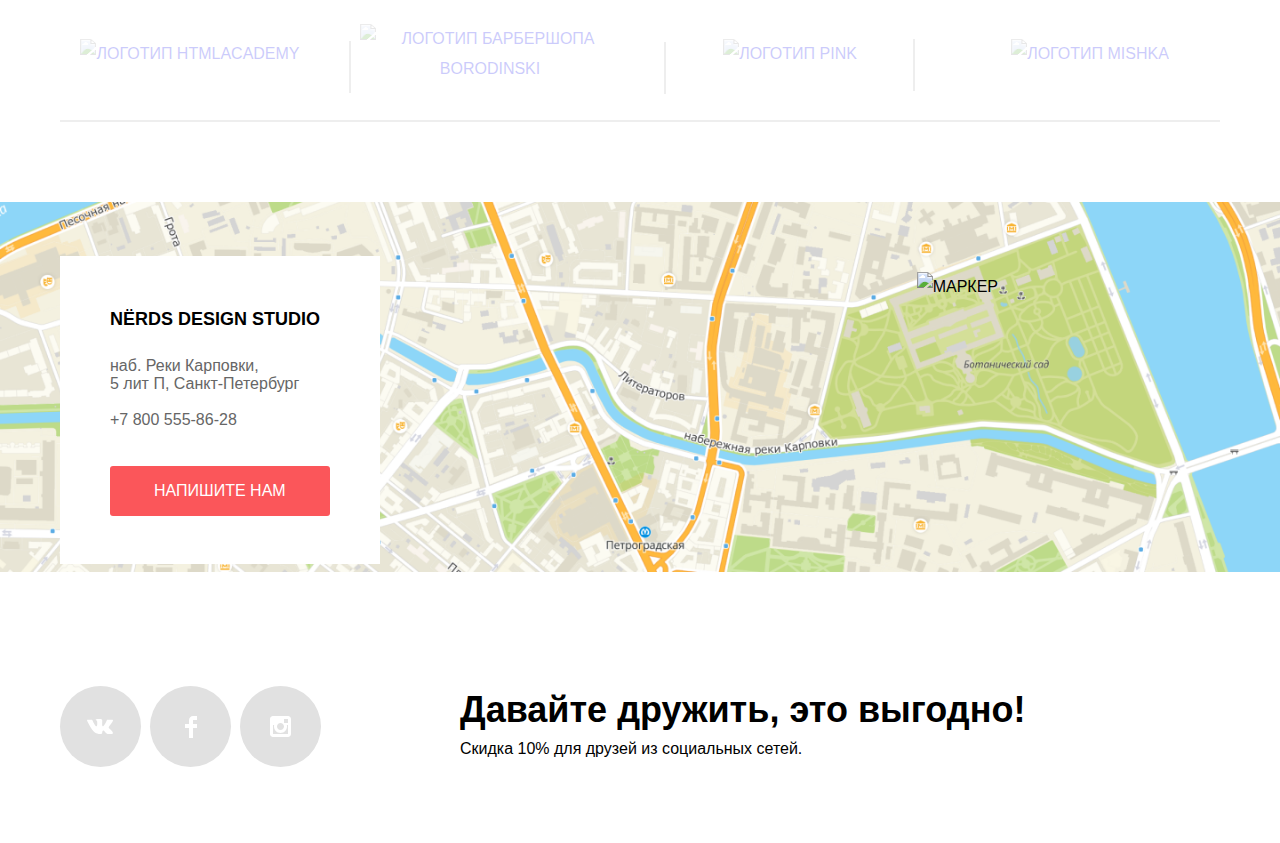
==== commit ae24e5e6: "оформление контента" ====
--- a/index.html
+++ b/index.html
@@ -11,24 +11,22 @@
   <body class="page-body">
 
     <header class="page-header">
-      <nav class="page-navigation">
-        <div class="page-header-bar">
-          <div class="page-navigation-wrapper">
-            <a class="page-header-logo">
-              <img src="img/nerds-logo.svg" width="159" height="65" alt="Логотип дизайн-студии «Nёrd's»">
-            </a>
-            <ul class="site-navigation">
-              <li><a href="blank.html">Студия</a></li>
-              <li><a href="blank.html">Клиенты</a></li>
-              <li><a href="catalog.html">Магазин</a></li>
-              <li><a href="blank.html">Контакты</a></li>
-            </ul>
-            <div class="user-navigation">
-              <a class="cart-link" href="blank.html">Корзина</a>
-            </div>
+      <div class="page-header-bar">
+        <nav class="page-navigation container">
+          <a class="page-header-logo">
+            <img src="img/nerds-logo.svg" width="159" height="65" alt="Логотип дизайн-студии «Nёrd's»">
+          </a>
+          <ul class="site-navigation">
+            <li><a href="blank.html">Студия</a></li>
+            <li><a href="blank.html">Клиенты</a></li>
+            <li><a href="catalog.html">Магазин</a></li>
+            <li><a href="blank.html">Контакты</a></li>
+          </ul>
+          <div class="user-navigation">
+            <a class="cart-link" href="blank.html">Корзина</a>
           </div>
-        </div>
-      </nav>
+        </nav>
+      </div>
     </header>
 
     <main>
@@ -72,19 +70,19 @@
             <img src="img/laptop.png" width="300" height="146" alt="Ноутбук на красном фоне">
             <h3>Веб-сайты</h3>
             <p>Мир никогда не будет прежним<br> после того как увидит ваш сайт!</p>
-            <button class="button button-red" type="button">Заказать</button>
+            <a class="button button-red" href="blank.html">Заказать</a>
           </li>
           <li class="services-item">
             <img src="img/two-iPhones.png" width="300" height="146" alt="Черный и белый iPhone на зелёном фоне">
             <h3>Приложения</h3>
             <p>Покорите топ-10 приложений<br> в AppStore и Google Play</p>
-            <button class="button button-green" type="button">Заказать</button>
+            <a class="button button-green" href="blank.html">Заказать</a>
           </li>
           <li class="services-item">
             <img src="img/flipchart.png" width="300" height="146" alt="Флипчарт на жёлтом фоне">
             <h3>Презентации</h3>
             <p>Вы даже не подозреваете,<br> насколько вы изумительны!</p>
-            <button class="button button-yellow" type="button">Заказать</button>
+            <a class="button button-yellow" href="blank.html">Заказать</a>
           </li>
         </ul>
       </section>
@@ -104,7 +102,7 @@
 
       <section class="statistics">
         <img src="img/nerds-logo2.png" width="360" height="208" alt="Логотип дизайн-студии «Nёrd's»">
-        <h3>с 2004 года Любим точность во всем:</h3>
+        <p>с 2004 года Любим точность во всем:</p>
         <dl class="description-list">
           <dt>Уровень самоотдачи</dt>
             <dd>146<sup>%</sup></dd>
--- a/css/style.css
+++ b/css/style.css
@@ -155,7 +155,8 @@
 }
 
 .page-header-logo {
-  justify-self: left;
+  width: 160px;
+  height: 66px;
 }
 
 .page-header-logo:hover {
@@ -169,15 +170,11 @@
 /* Site navigation */
 
 .page-navigation {
-  display: grid;
-}
-
-.page-navigation-wrapper {
   display: grid;
   grid-template-columns: 160px 1fr min-content;
   width: 1160px;
   margin: 0 auto;
-  padding-top: 49px;
+  margin-top: 49px;
   gap: 25px;
   font-size: 16px;
   line-height: 30px;
@@ -192,11 +189,13 @@
   list-style: none;
   margin: 0;
   padding: 0;
-  min-height: 65px;
-}
-
-.site-navigation li:not(:last-child) {
-  margin-right: 45px;
+  min-height: 66px;
+  margin-right: 35px;
+}
+
+.site-navigation li {
+  margin-left: 23px;
+  margin-right: 23px;
 }
 
 .site-navigation a:hover {
@@ -220,7 +219,7 @@
 .user-navigation a {
   color: var(--basic-black);
   display: block;
-  padding-top: 28px;
+  padding-top: 27px;
 }
 
 .user-navigation a:hover {
@@ -277,32 +276,6 @@
   color: var(--basic-color-active);
 }
 
-.button-green {
-  background-color: var(--button-basic-green);
-}
-
-.button-green:hover {
-  background-color: var(--button-app-hover);
-}
-
-.button-green:active {
-  background-color: var(--button-app-activ);
-  color: var(--basic-color-active);
-}
-
-.button-yellow {
-  background-color: var(--button-basic-yellow);
-}
-
-.button-yellow:hover {
-  background-color: var(--button-presentation-hover);
-}
-
-.button-yellow:active {
-  background-color: var(--button-presentation-activ);
-  color: var(--basic-color-active);
-}
-
 .filter-button {
   display: block;
   width: 100%;
@@ -357,7 +330,7 @@
   position: absolute;
   width: 760px;
   height: 431px;
-  right: 0;
+  right: 4px;
   bottom: 0;
   background-image: url("../img/slides/three-iPhones.png");
   background-position: 0 0;
@@ -399,10 +372,11 @@
 
 .feature-item p {
   text-transform: none;
+  font-weight: 400;
   font-size: 16px;
   line-height: 24px;
-  font-weight: 400;
-  margin: 0;
+  margin: 0;
+  padding: 0;
   margin-top: 25px;
   margin-bottom: 38px;
 }
@@ -418,7 +392,6 @@
   z-index: 20;
   display: flex;
   width: 88px;
-  justify-content: space-between;
 }
 
 .slider-controls button {
@@ -430,6 +403,10 @@
   border-radius: 50%;
   cursor: pointer;
   position: relative;
+}
+
+.slider-controls button:not(:last-child) {
+  margin-right: 17px;
 }
 
 .slider-controls .current::after {
@@ -448,12 +425,12 @@
 /* Services */
 
 .services {
-  margin-bottom: 91px;
+  margin-bottom: 80px;
 }
 
 .services-list {
   display: grid;
-  grid-template-columns: 1fr 1fr 1fr;
+  grid-template-columns: 300px 300px 300px;
   column-gap: 100px;
   margin: 0;
   padding: 0;
@@ -461,14 +438,28 @@
 }
 
 .services-item {
-  margin-bottom: 30px;
+  display: flex;
+  flex-direction: column;
+  align-items: flex-start;
+}
+
+.services-item img {
+  width: 300px;
+  height: 145px;
+  margin-bottom: 25px;
+}
+
+.services-item:first-child img {
+  border: 1px solid var(--basic-black);
+  box-sizing: border-box;
 }
 
 .services-item h3 {
+  font-weight: 700;
   font-size: 24px;
   line-height: 30px;
-  font-weight: 700;
-  margin-top: 25px;
+  margin: 0;
+  margin-bottom: 16px;
 }
 
 .services-item p {
@@ -476,8 +467,38 @@
   font-size: 16px;
   line-height: 24px;
   font-weight: 400;
-  margin-top: 16px;
+  margin: 0;
   margin-bottom: 32px;
+}
+
+.button-red, .button-green, .button-yellow {
+ padding: 16px 40px;
+}
+
+.button-green {
+  background-color: var(--button-basic-green);
+}
+
+.button-green:hover {
+  background-color: var(--button-app-hover);
+}
+
+.button-green:active {
+  background-color: var(--button-app-activ);
+  color: var(--basic-color-active);
+}
+
+.button-yellow {
+  background-color: var(--button-basic-yellow);
+}
+
+.button-yellow:hover {
+  background-color: var(--button-presentation-hover);
+}
+
+.button-yellow:active {
+  background-color: var(--button-presentation-activ);
+  color: var(--basic-color-active);
 }
 
   /* index-column */
@@ -538,24 +559,46 @@
 }
 
 .company-item {
+  position: relative;
   margin-top: 24px;
+  padding-left: 36px;
+}
+
+.company-item::before {
+  content: "";
+  position: absolute;
+  width: 25px;
+  height: 2px;
+  top: 11px;
+  left: 0px;
+  background-image: url(../img/line-company.svg);
 }
 
 /* Statistics */
 
-.statistics h3 {
+.statistics {
+  max-width: 360px;
+}
+
+.statistics img {
+  width: 360px;
+  height: 208px;
+  margin-bottom: 26px;
+}
+
+.statistics p {
+  font-weight: 700;
   font-size: 16px;
   line-height: 24px;
-  font-weight: 700;
   text-align: center;
-  margin-top: 37px;
+  margin: 0;
   margin-bottom: 31px;
 }
 
 .statistics dl {
   display: grid;
   grid-template-columns: 1fr 1fr 1fr;
-  column-gap: 20px;
+  column-gap: 0px;
   row-gap: 10px;
   margin: 0;
   padding: 0;
@@ -586,7 +629,7 @@
 
 .clients {
   margin-bottom: 80px;
-  padding: 40px 0;
+  padding: 46px 0 36px;
   border-top: 2px solid var(--basic-gray);
   border-bottom: 2px solid var(--basic-gray);
 }
@@ -610,8 +653,8 @@
 .clients-item:not(:nth-child(4n))::before {
   position: absolute;
   content: "";
-  top: 5px;
-  right: -50px;
+  top: 2px;
+  right: -51px;
   width: 2px;
   height: 52px;
   background-image: url("../img/line-vertical.png");
@@ -620,7 +663,7 @@
 }
 
 .clients-item:nth-child(2)::before {
-  top: 19px;
+  top: 18px;
   right: -46px;
 }
 
@@ -674,7 +717,9 @@
 
 .contacts {
   position: absolute;
-  padding: 50px;
+  display: block;
+  max-width: 319px;
+  padding: 48px 50px;
   top: 54px;
   left: 0;
   background-color: var(--basic-color);
@@ -717,6 +762,10 @@
 
 .contacts-phones {
   margin-bottom: 37px;
+}
+
+.button-contacts {
+  padding: 16px 44px;
 }
 
 .footer-columns {
@@ -770,8 +819,8 @@
   line-height: 36px;
   font-weight: 700;
   text-transform: none;
-  padding: 0;
-  margin: 0;
+  margin: 0;
+  margin-top: 6px;
 }
 
 .promo-text {
@@ -779,24 +828,27 @@
   line-height: 22px;
   font-weight: 400;
   text-transform: none;
+  margin: 0;
+  margin-top: 10px;
 }
 
 /* Modal */
 
 .appointment {
-  display: none;
+  display: block;
   position: fixed;
   top: 50px;
   bottom: auto;
   right: 0;
   left: 0;
   width: 760px;
-  padding: 60px 100px;
+  padding: 63px 100px 84px;
   margin: auto;
   background-color: var(--basic-color);
   background-position: 0 0;
   background-repeat: repeat;
   box-shadow: 0px 20px 40px rgba(0, 0, 0, 0.4);
+  z-index: 3;
 }
 
 .appointment-form {
@@ -814,10 +866,15 @@
   grid-column: 1/3;
 }
 
+.appointment-item {
+  display: flex;
+  flex-direction: column;
+}
+
 .appointment h2 {
+  font-weight: 700;
   font-size: 45px;
   line-height: 53px;
-  font-weight: 700;
   text-transform: none;
   margin: 0;
   margin-bottom: 37px;
@@ -832,7 +889,7 @@
   line-height: 18px;
   font-weight: 700;
   text-transform: none;
-  margin-bottom: 9px;
+  margin-bottom: 8px;
 }
 
 .appointment-item input,textarea {
@@ -841,18 +898,21 @@
   line-height: 18px;
   font-weight: 400;
   color: var(--basic-dark-hover);
-  padding: 16px;
+  box-sizing: border-box;
+  padding: 16px 14px 14px 16px;
   background-color: transparent;
   border: 2px solid var(--basic-gray-light);
+  border-radius: 3px;
 }
 
 .appointment-form input {
-  width: 328px;
+  width: 360px;
 }
 
 .appointment-item textarea {
   resize: none;
-  width: 728px;
+  width: 760px;
+  min-height: 118px;
  }
 
 .appointment-item input:hover,textarea:hover {
@@ -918,8 +978,12 @@
 .filter fieldset {
   padding: 0;
   margin: 0;
-  margin-bottom: 43px;
+  margin-bottom: 30px;
   border: none;
+}
+
+.filter fieldset:first-child {
+  margin-bottom: 52px;
 }
 
 .filter-group {
@@ -1067,8 +1131,8 @@
 .filter-input-radio + label::before {
   content: "";
   position: absolute;
-  left: -36px;
-  top: -4px;
+  left: -37px;
+  top: -2px;
   width: 19px;
   height: 19px;
   border: 4px solid var(--basic-filter);
@@ -1079,8 +1143,8 @@
 .filter-input-radio:checked + label::after {
   content: "";
   position: absolute;
-  top: 5px;
-  left: -27px;
+  top: 7px;
+  left: -28px;
   width: 9px;
   height: 9px;
   background-color: var(--basic-filter);
@@ -1157,18 +1221,18 @@
   grid-column: 2 / 3;
   padding: 0;
   margin: 0;
-  margin-bottom: 60px;
+  margin-bottom: 52px;
 }
 
 .template-list {
   display: grid;
   grid-template-columns: 1fr 1fr;
   column-gap: 40px;
-  row-gap: 30px;
+  row-gap: 31px;
   list-style: none;
   padding: 0;
   margin: 0;
-  margin-bottom: 54px;
+  margin-bottom: 55px;
 }
 
 .template-item {
@@ -1224,7 +1288,7 @@
 .template-item-description {
   display: none;
   position: absolute;
-  bottom: 0px;
+  bottom: -1px;
   background-color: var(--basic-gray);
   text-align: center;
   width: 360px;
@@ -1258,6 +1322,8 @@
   width: 358px;
   height: 578px;
   margin: 0;
+  object-fit: contain;
+  background-color: var(--basic-color-gray);
 }
 
 .info-site {
@@ -1275,11 +1341,11 @@
   display: block;
 }
 
-/* .template-button {
-  margin-top: 32px;
+.template-button {
+  padding: 17px 72px 15px;
   margin-bottom: 44px;
 }
-*/
+*
 
 /* Pagination */
 
@@ -1298,7 +1364,10 @@
 
 .pagination-item a {
   display: block;
-  padding: 13px 22px;
+  font-weight: 500;
+  font-size: 16px;
+  line-height: 18px;
+  padding: 17px 20px 15px;
   color: var(--basic-black);
   background-color: var(--basic-gray);
   border-radius: 3px;
@@ -1322,11 +1391,11 @@
   background-color: var(--black-light);
   border: 3px solid var(--pagination-light);
   border-radius: 3px;
-  padding: 10px 19px;
+  padding: 14px 17px 12px;
 }
 
 .next a {
-  padding: 13px 78px;
+  padding: 17px 78px 15px;
 }
 
 .pagination-item:last-child {
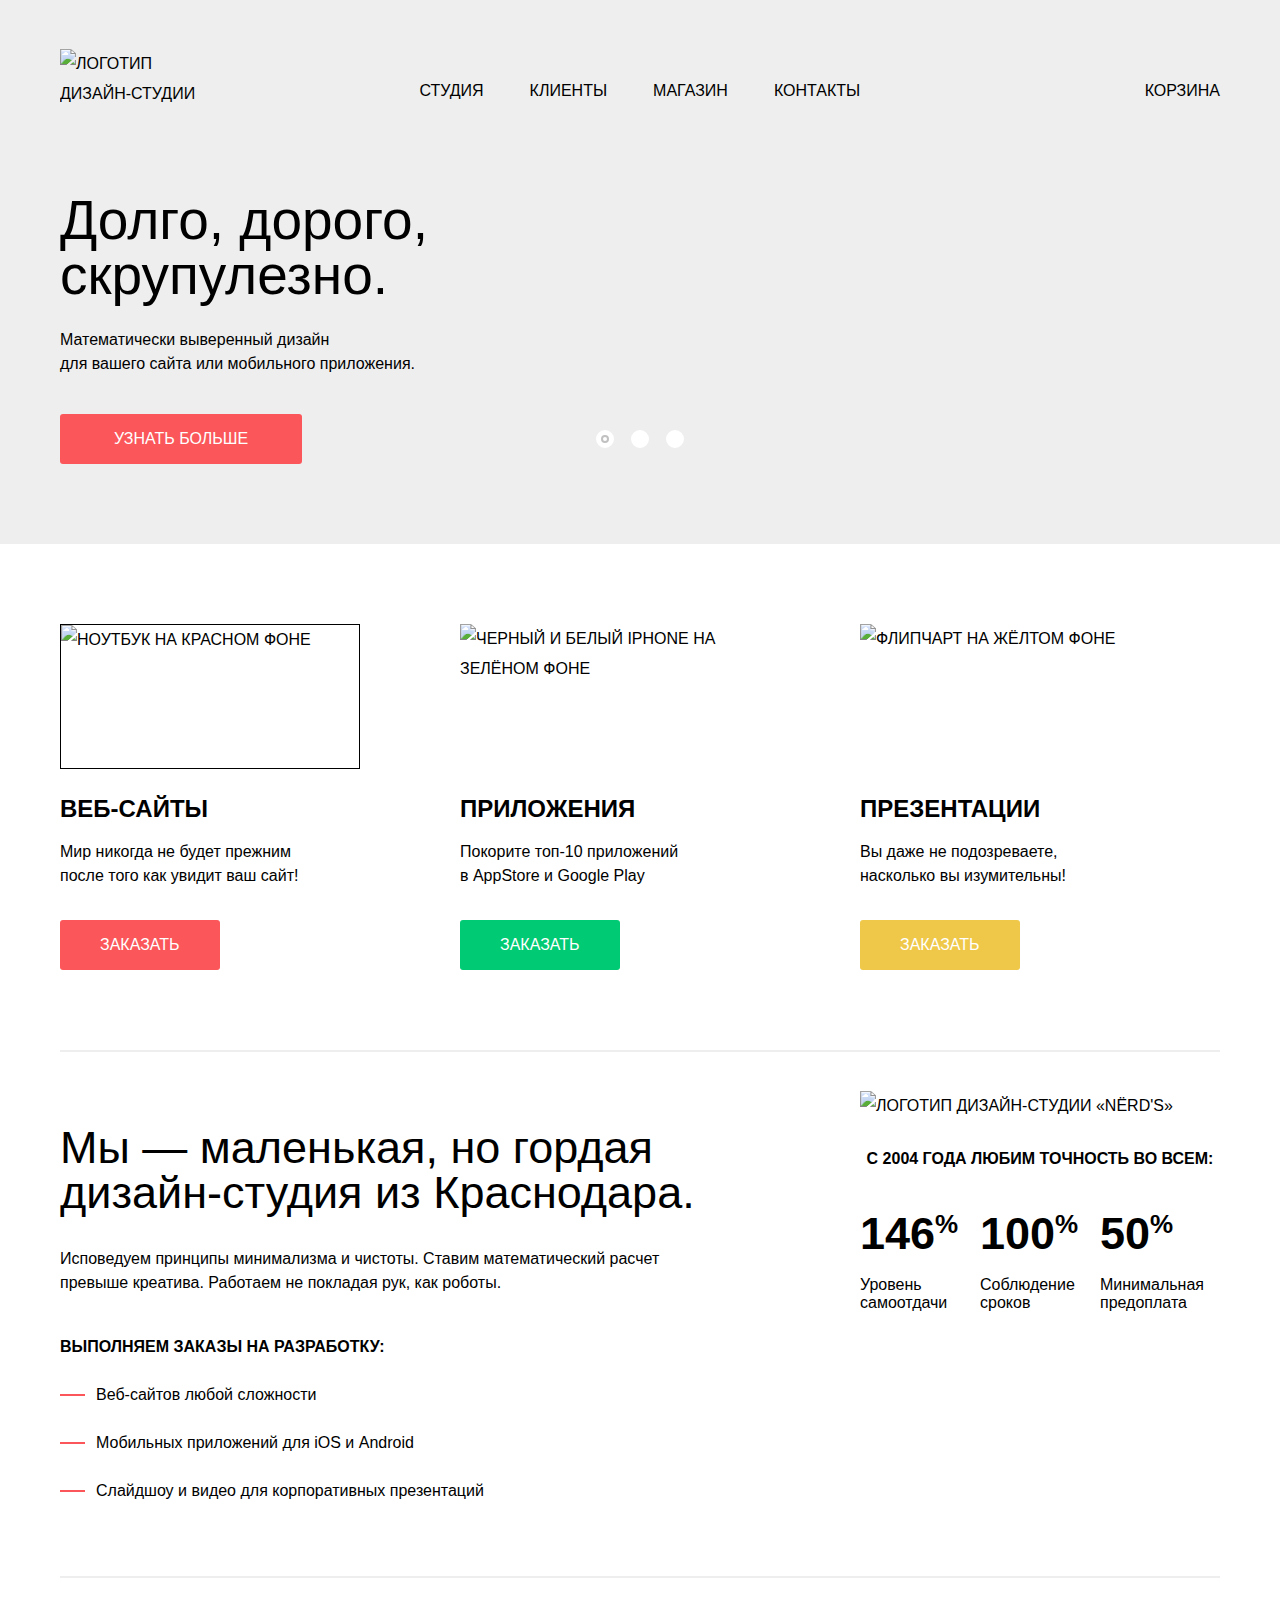
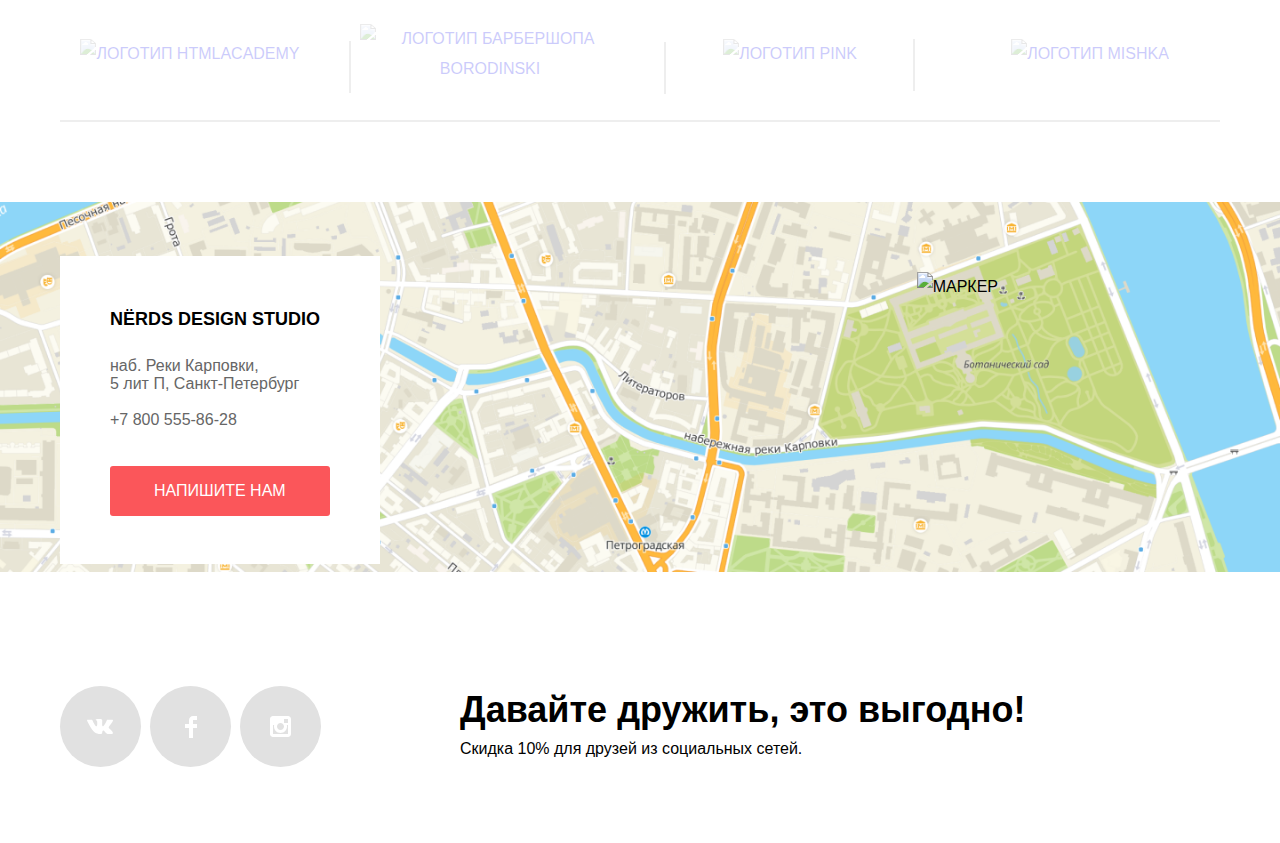
==== commit 453960c4: "добавлен js файл" ====
--- a/index.html
+++ b/index.html
@@ -173,7 +173,7 @@
         <li class="social-item">
           <a class="social-button" href="#">
             <span class="visually-hidden">Вконтакте</span>
-            <svg width="27" height="15" viewBox="0 0 27 15" fill="none" xmlns="http://www.w3.org/2000/svg">
+            <svg aria-hidden="true" focusable="false" width="27" height="15" viewBox="0 0 27 15" fill="none" xmlns="http://www.w3.org/2000/svg">
               <path d="M16.138 11.51C17.094 11.201 18.318 13.55 19.621 14.449C20.599 15.13 21.348 14.983 21.348 14.983L24.821 14.933C24.821 14.933 26.636 14.821 25.778 13.379C25.707 13.259 25.275 12.31 23.193 10.357C21.016 8.31404 21.311 8.64504 23.932 5.11304C25.529 2.96004 26.168 1.64504 25.968 1.08504C25.776 0.546037 24.603 0.686037 24.603 0.686037L20.69 0.713037C20.309 0.714037 19.986 0.832037 19.839 1.22804C19.836 1.23204 19.218 2.89404 18.394 4.30704C16.653 7.29604 15.958 7.45504 15.67 7.26804C15.009 6.83504 15.176 5.53104 15.176 4.60404C15.176 1.70704 15.608 0.499037 14.33 0.187037C13.903 0.0830374 13.591 0.0150374 12.502 0.00503741C11.11 -0.0159626 9.92797 0.00503743 9.25797 0.334037C8.81297 0.557037 8.47197 1.04604 8.67897 1.07404C8.93897 1.10904 9.52197 1.23404 9.83397 1.66004C10.235 2.21204 10.223 3.44904 10.223 3.44904C10.223 3.44904 10.452 6.86004 9.68297 7.28304C9.15497 7.57304 8.43297 6.98104 6.87997 4.26704C6.08697 2.87904 5.48797 1.34504 5.48797 1.34504C5.48797 1.34504 5.37197 1.06004 5.16197 0.904037C4.91197 0.719037 4.56197 0.660037 4.56197 0.660037L0.84797 0.684037C0.84797 0.684037 0.28997 0.700037 0.0849697 0.946037C-0.0970303 1.16404 0.0699697 1.61404 0.0699697 1.61404C0.0699697 1.61404 2.97897 8.49504 6.27297 11.961C9.29297 15.143 12.725 14.932 12.725 14.932H14.28C14.28 14.932 14.749 14.878 14.989 14.62C15.213 14.38 15.203 13.929 15.203 13.929C15.203 13.929 15.172 11.82 16.138 11.51Z" fill="white"/>
             </svg>
           </a>
@@ -181,7 +181,7 @@
         <li class="social-item">
           <a class="social-button" href="#">
             <span class="visually-hidden">Фейсбук</span>
-            <svg width="12" height="22" viewBox="0 0 12 22" fill="none" xmlns="http://www.w3.org/2000/svg">
+            <svg aria-hidden="true" focusable="false" width="12" height="22" viewBox="0 0 12 22" fill="none" xmlns="http://www.w3.org/2000/svg">
               <path d="M12 4V0H8C5.79086 0 4 1.79086 4 4V8H0V12H4V22H8V12H12V8H8V4H12Z" fill="white"/>
             </svg>
           </a>
@@ -189,7 +189,7 @@
         <li class="social-item">
           <a class="social-button" href="#">
             <span class="visually-hidden">Инстаграм</span>
-            <svg width="21" height="21" viewBox="0 0 21 21" fill="none" xmlns="http://www.w3.org/2000/svg">
+            <svg aria-hidden="true" focusable="false" width="21" height="21" viewBox="0 0 21 21" fill="none" xmlns="http://www.w3.org/2000/svg">
               <path fill-rule="evenodd" clip-rule="evenodd" d="M3 0H18C19.65 0 21 1.35 21 3V18C21 19.65 19.65 21 18 21H3C1.35 21 0 19.65 0 18V3C0 1.35 1.35 0 3 0ZM14 10.5C14 8.57 12.43 7 10.5 7C8.57 7 7 8.57 7 10.5C7 12.43 8.57 14 10.5 14C12.43 14 14 12.43 14 10.5ZM3 18V9H4.181C4.0626 9.49127 4.00186 9.99467 4 10.5C4 14.0899 6.91015 17 10.5 17C14.0899 17 17 14.0899 17 10.5C16.9986 9.99464 16.9379 9.49118 16.819 9H18V18H3ZM14 7H18V3H14V7Z" fill="white"/>
             </svg>
           </a>
@@ -225,5 +225,6 @@
       <button class="close-button" type="button" aria-label="Закрыть"></button>
     </section>
 
+    <script src="js/modal.js"></script>
   </body>
 </html>
--- a/css/style.css
+++ b/css/style.css
@@ -835,7 +835,7 @@
 /* Modal */
 
 .appointment {
-  display: block;
+  display: none;
   position: fixed;
   top: 50px;
   bottom: auto;
@@ -934,6 +934,10 @@
   width: 259px;
 }
 
+.modal-show {
+  display: block;
+}
+
 /* Modal close */
 
 .close-button {
@@ -1094,14 +1098,6 @@
   user-select: none;
 }
 
-.filter-input:hover + label {
-  color: var(--basic-extra-dark);
-}
-
-.filter-input:disabled + label {
-  color: var(--basic-filter-disabled);
-}
-
 .filter-input-checkbox:not(:checked) + label::before {
   content: "";
   position: absolute;
@@ -1152,6 +1148,32 @@
   opacity: 0.4;
 }
 
+.filter-input-checkbox:hover + label::after,
+.filter-input-checkbox:hover + label::before,
+.filter-input-radio:hover + label::after,
+.filter-input-radio:hover + label::before {
+  opacity: 1;
+}
+
+.filter-input-checkbox:disabled + label::after,
+.filter-input-checkbox:disabled + label::before,
+.filter-input-radio:disabled + label::after,
+.filter-input-radio:disabled + label::before {
+  opacity: 0.1;
+}
+
+.filter-input-checkbox:focus + label::before,
+.filter-input-checkbox:focus + label::after,
+.filter-input-radio:focus + label::after,
+.filter-input-radio:focus + label::before {
+  opacity: 1;
+}
+
+.filter-input-checkbox:focus:checked + label::before,
+.filter-input-checkbox:focus:checked + label::after,
+.filter-input-radio:focus:checked + label::after {
+  outline: 0px solid var(--basic-black);
+}
 /* Sort */
 
 .sort {
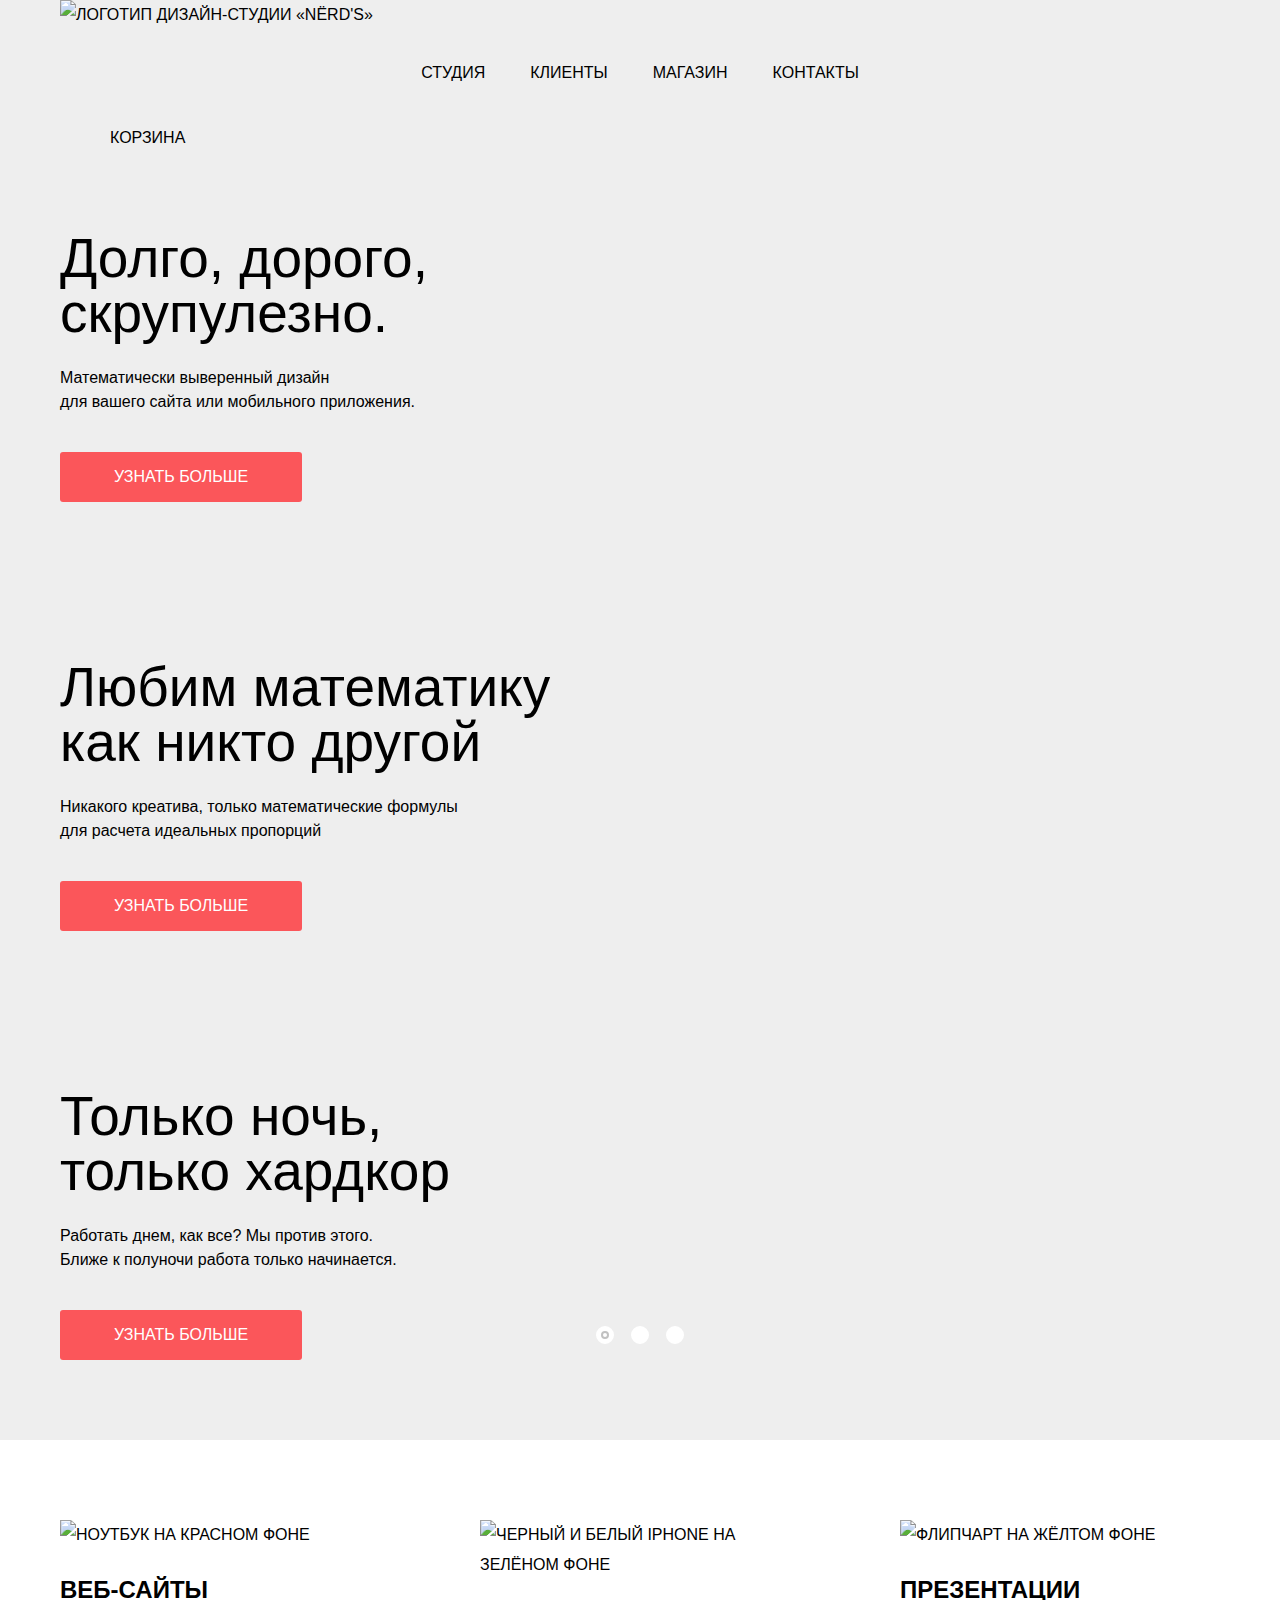
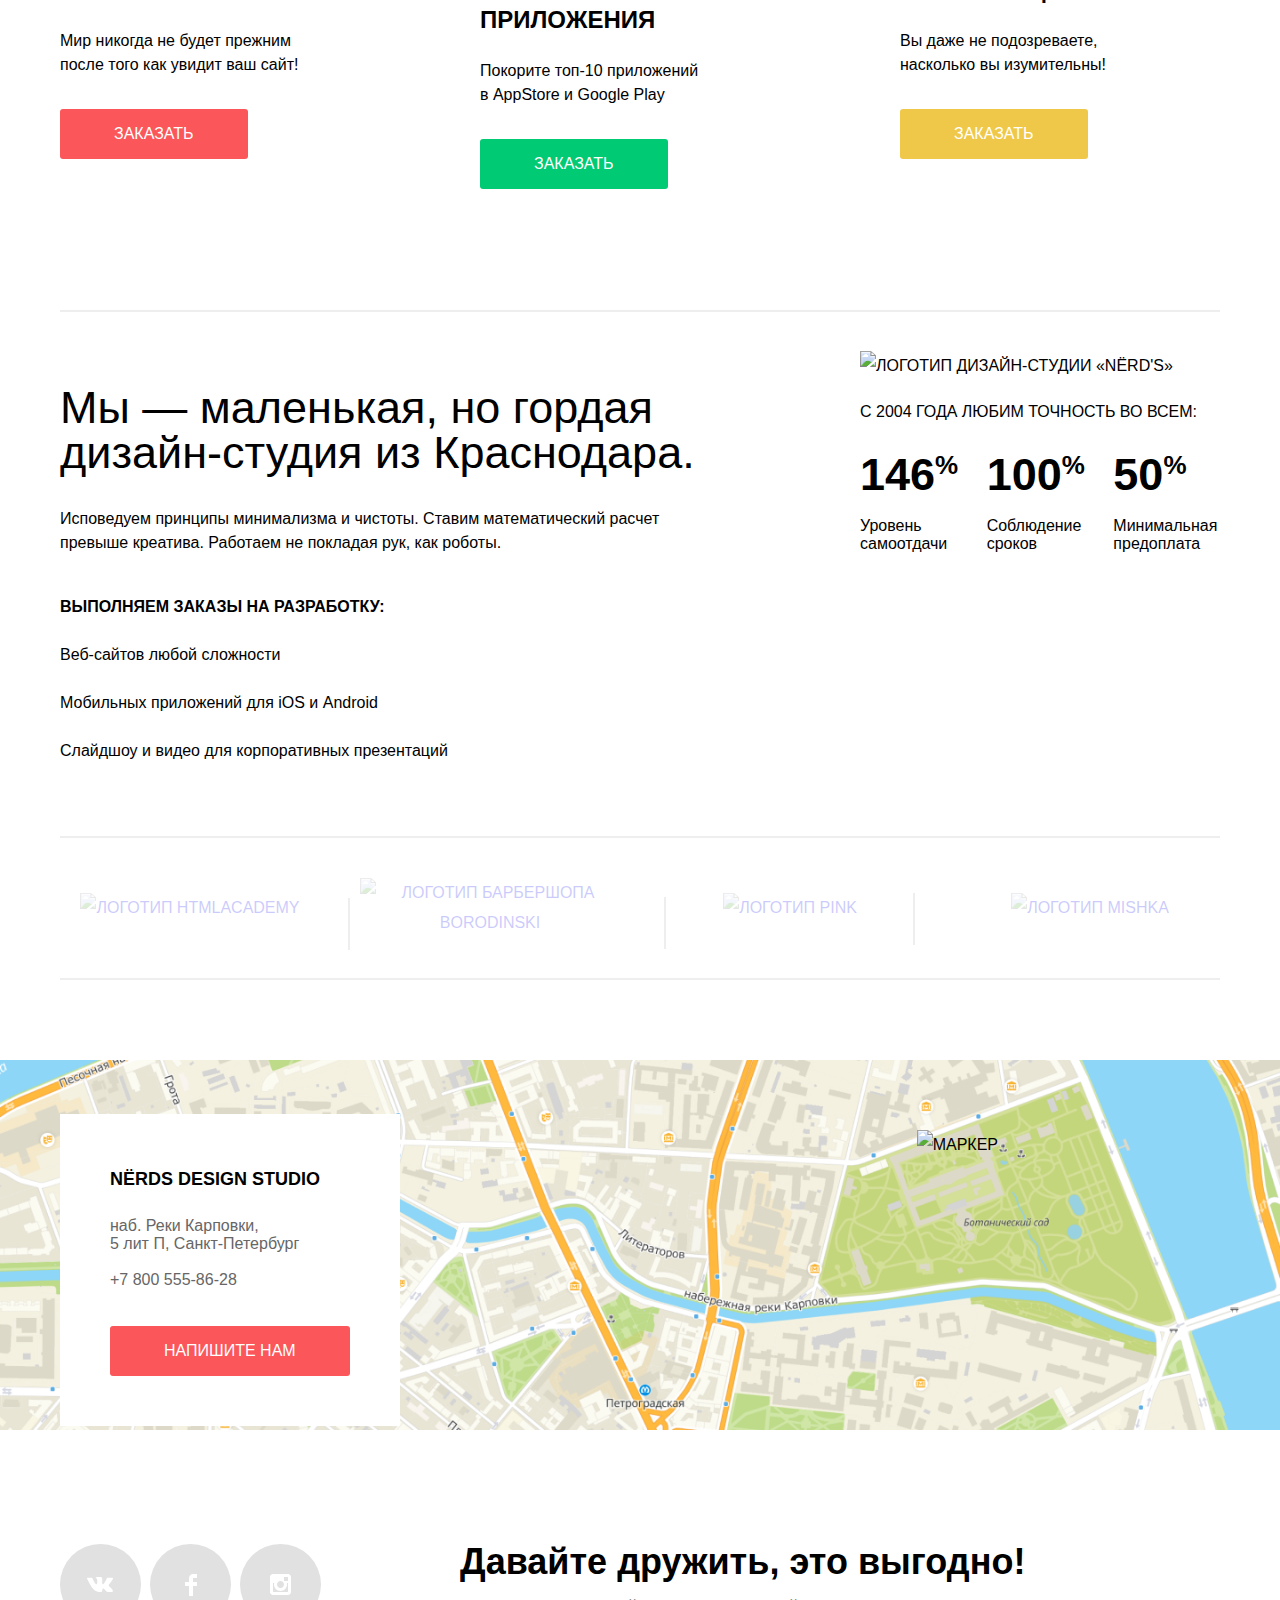
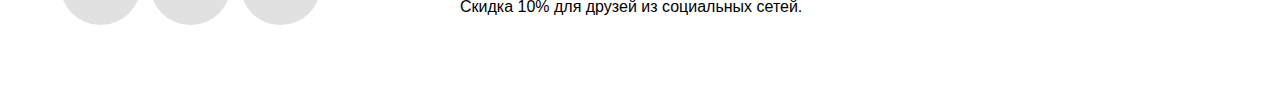
==== commit 44f69b49: "удалила тип textarea в модальном окне" ====
--- a/index.html
+++ b/index.html
@@ -5,7 +5,7 @@
     <title>Дизайн-студия «Nёrd's»</title>
     <link rel="icon" href="favicon.ico">
     <link rel="stylesheet" href="css/normalize.css">
-    <link rel="stylesheet" href="css/style.css">
+    <link rel="stylesheet" href="css/style.min.css">
   </head>
 
   <body class="page-body">
@@ -37,26 +37,26 @@
           <section class="features">
             <h2 class="visually-hidden">Преимущества</h2>
             <ul class="features-list">
-              <li class="feature-item feature-item-1 slide slide-current">
+              <li class="feature-item feature-item-1 slide-current">
                 <h3>Долго, дорого,<br>скрупулезно.</h3>
                 <p>Математически выверенный дизайн<br>для вашего сайта или мобильного приложения.</p>
                 <a class="button slide-button" href="blank.html">Узнать больше</a>
               </li>
-              <li class="feature-item feature-item-2 slide">
+              <li class="feature-item feature-item-2">
                 <h3>Любим математику<br>как никто другой</h3>
                 <p>Никакого креатива, только математические формулы<br>для расчета идеальных пропорций</p>
                 <a class="button slide-button" href="blank.html">Узнать больше</a>
               </li>
-              <li class="feature-item feature-item-3 slide">
+              <li class="feature-item feature-item-3">
                 <h3>Только ночь,<br>только хардкор</h3>
                 <p>Работать днем, как все? Мы против этого.<br>Ближе к полуночи работа только начинается.</p>
                 <a class="button slide-button" href="blank.html">Узнать больше</a>
               </li>
             </ul>
             <div class="slider-controls">
-              <button class="current" type="button" aria-label="Первый слайд"></button>
-              <button type="button" aria-label="Второй слайд"></button>
-              <button type="button" aria-label="Третий слайд"></button>
+              <button class="controls-button current" type="button" aria-label="Первый слайд"></button>
+              <button class="controls-button" type="button" aria-label="Второй слайд"></button>
+              <button class="controls-button" type="button" aria-label="Третий слайд"></button>
             </div>
           </section>
         </div>
@@ -218,13 +218,13 @@
       </p>
       <p class="appointment-item appointment-comment">
         <label for="appointment-comment">Текст письма:</label>
-        <textarea id="appointment-comment" type="textarea" name="comment" rows="4" placeholder="В свободной форме"></textarea>
+        <textarea id="appointment-comment" name="comment" rows="4" placeholder="В свободной форме"></textarea>
       </p>
       <button class="button appointment-button" type="submit">Отправить</button>
       </form>
       <button class="close-button" type="button" aria-label="Закрыть"></button>
     </section>
 
-    <script src="js/modal.js"></script>
+    <script src="js/index.min.js"></script>
   </body>
 </html>
--- a/css/style.min.css
+++ b/css/style.min.css
@@ -0,0 +1 @@
+@font-face{font-family:"Roboto";font-weight:400;font-style:normal;font-display:swap;src:url(../fonts/roboto.woff2)format("woff2"),url(../fonts/roboto.woff)format("woff")}@font-face{font-family:"Roboto";font-weight:500;font-style:normal;font-display:swap;src:url(../fonts/robotomedium.woff2)format("woff2"),url(../fonts/robotomedium.woff)format("woff")}@font-face{font-family:"Roboto";font-weight:700;font-style:normal;font-display:swap;src:url(../fonts/robotobold.woff2)format("woff2"),url(../fonts/robotobold.woff)format("woff")}:root{--basic-color:#FFFFFF;--basic-color-active:rgba(255, 255, 255, 0.3);--basic-dark-hover:rgba(68, 68, 68, 0.5);--basic-black:#000000;--basic-dark:#666666;--basic-extra-dark:#283136;--basic-gray-dark:#444444;--basic-black-active:rgba(0, 0, 0, 0.3);--basic-black-sort:rgba(0, 0, 0, 0.6);--black-light:rgba(0, 0, 0, 0.0001);--basic-filter:#4D4D4D;--filter-extra-light:rgba(77, 77, 77, 0.1);--filter-light:rgba(77, 77, 77, 0.4);--basic-filter-disabled:rgba(40, 49, 54, 0.3);--pagination-light:#DBDBDB;--gray-light-150:#ABABAB;--gray-light:#B4B9BB;--gray-light-100:#f1f1f1;--gray-super-light:#C1C1C1;--basic-gray:#EEEEEE;--basic-color-gray:#E1E1E1;--basic-gray-light:#D7DCDE;--gray-hover:#DFDFDF;--gray-activ:#D5D5D5;--basic-red:#FB565A;--button-basic-green:#00CA74;--button-basic-yellow:#EFC849;--red-hover:#E74246;--red-activ:#D7373B;--button-app-hover:#00BC6C;--button-app-activ:#00AA62;--button-presentation-hover:#EAB534;--button-presentation-activ:#E5A722}.page-body,h1{font-weight:500}.page-body{min-width:1240px;margin:0;padding:0;font-family:"Roboto",Arial,sans-serif;font-size:16px;line-height:30px;color:var(--basic-black);text-transform:uppercase;background-color:var(--basic-color);background-position:top center;background-repeat:no-repeat}a{text-decoration:none}img{max-width:100%;height:auto}.visually-hidden{position:absolute;width:1px;height:1px;margin:-1px;border:0;padding:0;white-space:nowrap;clip-path:inset(100%);clip:rect(0 0 0 0);overflow:hidden}.page{height:100%}.page-body{min-height:100%;display:grid;grid-template-rows:min-content 1fr min-content;align-content:start}h1{max-width:1200px;font-size:55px;line-height:55px;padding-top:78px;padding-bottom:85px;margin-top:0}.main-header,.page-header,h1{background-color:var(--basic-gray)}.main-header{text-transform:none;text-align:center;margin-bottom:78px}.page-header{margin:0}.container{width:1160px;margin:0 auto;padding:0}.page-header-bar{background-color:var(--basic-gray)}.page-header-logo{justify-self:left}.page-header-logo:hover{opacity:.7}.page-header-logo:active,.social-button:active svg{opacity:.3}.page-navigation{display:grid}.page-navigation-wrapper{display:grid;grid-template-columns:160px 1fr min-content;width:1160px;margin:0 auto;padding-top:49px;gap:25px;font-size:16px;line-height:30px;color:var(--basic-black);background-color:var(--basic-gray)}.site-navigation{display:flex;justify-content:center;flex-wrap:wrap;list-style:none;margin:0;padding:0;min-height:65px}.site-navigation li:not(:last-child){margin-right:45px}.site-navigation a:hover{color:var(--basic-red)}.site-navigation a:active{color:var(--basic-black-active)}.site-navigation-current{border-bottom:2px solid var(--basic-red)}.user-navigation{max-width:140px}.site-navigation a,.user-navigation a{color:var(--basic-black);display:block;padding-top:28px}.user-navigation a:hover{color:var(--basic-red)}.user-navigation a:active{color:var(--basic-black-active)}.cart-link::before{content:"";position:absolute;top:35px;left:10px;width:15px;height:15px;background-image:url(../img/cart-icon.svg);background-repeat:no-repeat;background-position:0 0}.user-navigation .cart-link{padding-left:50px;position:relative}.button{display:inline-block;padding:16px 54px;font:inherit;font-weight:500;font-size:16px;line-height:18px;text-align:center;color:var(--basic-color);vertical-align:middle;text-transform:uppercase;background-color:var(--basic-red);border:0;border-radius:3px}.button:hover{background-color:var(--red-hover)}.button:active{background-color:var(--red-activ);color:var(--basic-color-active)}.button-green{background-color:var(--button-basic-green)}.button-green:hover{background-color:var(--button-app-hover)}.button-green:active{background-color:var(--button-app-activ);color:var(--basic-color-active)}.button-yellow{background-color:var(--button-basic-yellow)}.button-yellow:hover{background-color:var(--button-presentation-hover)}.button-yellow:active{background-color:var(--button-presentation-activ);color:var(--basic-color-active)}.filter-button{display:block;width:100%;line-height:18px;color:var(--basic-black)}.filter-button:hover{background-color:var(--gray-hover)}.filter-button:active{background-color:var(--gray-activ);color:var(--basic-black-active);box-shadow:inset 0 3px 0 rgba(0,1,1,.1)}.features,.filter-button,.main-features{background-color:var(--basic-gray)}.features{position:relative;margin-bottom:80px}.features-list{margin:0;padding:0;list-style:none}.slide{display:none}.slide-current{display:block}.feature-item{position:relative;text-align:left}.feature-item-1::after,.feature-item-2::after,.feature-item-3::after{content:"";position:absolute;width:760px;height:431px;right:0;bottom:0;background-image:url(../img/slides/three-iPhones.png);background-position:0 0;background-repeat:no-repeat}.feature-item-2::after,.feature-item-3::after{background-image:url(../img/slides/two-MAC-screens.png)}.feature-item-3::after{background-image:url(../img/slides/tablet-and-iPhone.png)}.feature-item h3{text-transform:none;font-size:55px;line-height:55px;font-weight:500;margin:0;padding-top:78px}.feature-item p,.services-item p{text-transform:none;font-size:16px;line-height:24px;font-weight:400}.feature-item p{margin:25px 0 38px}.slide-button{margin-bottom:80px}.slider-controls{position:absolute;bottom:96px;left:536px;z-index:20;display:flex;width:88px;justify-content:space-between}.slider-controls .current::after,.slider-controls button{background-color:var(--basic-color);border-radius:50%;cursor:pointer}.slider-controls button{padding:0;width:18px;height:18px;border:2px solid var(--basic-color);position:relative}.slider-controls .current::after{content:"";position:absolute;width:4px;height:4px;top:3px;left:3px;border:2px solid var(--gray-super-light)}.services{margin-bottom:91px}.services-list,.statistics dl{grid-template-columns:1fr 1fr 1fr}.services-list{display:grid;column-gap:100px;margin:0;padding:0;list-style:none}.services-item{margin-bottom:30px}.services-item h3{font-size:24px;line-height:30px;font-weight:700;margin-top:25px}.services-item p{margin-top:16px;margin-bottom:32px}.index-column{display:grid;grid-template-columns:1fr 1fr 360px;column-gap:100px;padding:39px 0 0;margin:0 0 73px;border-top:2px solid var(--basic-gray)}.company{grid-column-start:1;grid-column-end:3;margin:0;padding:0}.company .company-info{text-transform:none;font-size:45px;line-height:45px;font-weight:500;margin:34px 0 32px}.company .company-text{line-height:24px;margin-bottom:40px}.company h3,.statistics dd,.statistics h3{font-size:16px;line-height:24px;font-weight:700}.company h3,.statistics dd{margin:0}.company .company-text,.company-list,.statistics dt{text-transform:none;font-size:16px;font-weight:400}.company-list{list-style:none;line-height:24px;margin:0;padding:0}.company-item{margin-top:24px}.statistics h3{text-align:center;margin-top:37px;margin-bottom:31px}.statistics dl{column-gap:20px;row-gap:10px}.statistics dd{grid-row:1/2;font-size:45px;line-height:64px}.statistics sup{font-size:26px;line-height:40px;font-weight:700}.statistics dt{line-height:18px}.clients{margin-bottom:80px;padding:40px 0;border-top:2px solid var(--basic-gray);border-bottom:2px solid var(--basic-gray)}.clients-list,.statistics dl{display:grid;margin:0;padding:0}.clients-list{grid-template-columns:repeat(4,1fr);column-gap:40px;row-gap:20px;list-style:none}.clients-item{position:relative;text-align:center;margin:auto}.clients-item:not(:nth-child(4n))::before{position:absolute;content:"";top:5px;right:-50px;width:2px;height:52px;background-image:url(../img/line-vertical.png);background-repeat:no-repeat;background-position:0 0}.clients-item:nth-child(2)::before{top:19px;right:-46px}.clients-item:nth-child(3)::before{top:0;right:-58px}.clients-item img{opacity:.2}.clients-item img:hover{opacity:1}.clients-item img:active{opacity:.1}.contacts-map{position:relative;min-height:416px}.map-iframe,.map-img{position:absolute;height:416px}.map-img{max-width:100%;left:0;right:0;text-align:center;z-index:1}.map-iframe{width:100%;z-index:2}.contact-wrap{min-height:416px;position:absolute;left:0;right:0}.contacts{position:absolute;padding:50px;top:54px;left:0;background-color:var(--basic-color);z-index:2}.marker{position:absolute;top:70px;right:222px;background-position:0 0;background-repeat:no-repeat;z-index:1}.contacts-map h3{font-size:18px;line-height:30px;font-weight:700;padding:0;margin:0 0 23px}.appointment-item input,.contacts p,textarea{font-size:16px;line-height:18px;font-weight:400}.contacts p{text-transform:none}.contacts-address{margin-bottom:18px}.contacts p,.contacts-phone{color:var(--basic-dark)}.contacts-phones{margin-bottom:37px}.footer-columns{display:grid;grid-template-columns:1fr 1fr 1fr;column-gap:40px;margin-top:68px;margin-bottom:76px}.social-list{display:flex;flex-wrap:wrap;justify-content:space-between;width:261px;margin:0;padding:0;list-style:none}.social-button{display:flex;align-items:center;justify-content:center;width:81px;height:81px;background-color:var(--basic-color-gray);border-radius:50%;color:inherit}.social-button:hover{background-color:var(--red-hover)}.social-button:active{background-color:var(--red-activ)}.promo{grid-column-start:2;grid-column-end:-1}.promo-header{font-size:36px;line-height:36px;font-weight:700;text-transform:none;padding:0;margin:0}.appointment h2,.appointment-item label,.promo-text{font-size:16px;line-height:22px;font-weight:400;text-transform:none}.appointment{display:none;position:fixed;top:50px;bottom:auto;right:0;left:0;width:760px;padding:60px 100px;margin:auto;background-color:var(--basic-color);background-position:0 0;background-repeat:repeat;box-shadow:0 20px 40px rgba(0,0,0,.4)}.appointment-form{display:grid;grid-template-columns:360px 360px;column-gap:40px;row-gap:34px}.appointment-email{grid-column:2/3}.appointment-comment{grid-column:1/3}.appointment h2{font-size:45px;line-height:53px;font-weight:700;margin:0 0 37px}.appointment-form p{margin:0}.appointment-item label{line-height:18px;font-weight:700;margin-bottom:9px}.appointment-item input,textarea{display:block;color:var(--basic-dark-hover);padding:16px;background-color:transparent;border:2px solid var(--basic-gray-light)}.appointment-form input{width:328px}.appointment-item textarea{resize:none;width:728px}.appointment-item input:hover,textarea:hover{border:2px solid var(--gray-light)}.appointment-item input:focus,textarea:focus{border:2px solid var(--basic-black);color:var(--basic-gray-dark)}.appointment-item input:disabled,textarea:disabled{border:2px solid var(--red-hover);color:var(--red-hover)}.appointment-button{margin-top:13px;width:259px}.close-button{position:absolute;top:78px;right:90px;height:21px;width:21px;opacity:.3;border:0;background-color:transparent;cursor:pointer;background-image:url(../img/close-cross.svg)}.close-button:hover{opacity:1}.close-button:active{opacity:.1}.page-catalog{display:grid;grid-template-columns:260px 1fr;column-gap:140px;align-content:start}.filters{width:260px;grid-row:1/3;padding:0;margin:0}.filter fieldset{padding:0;margin:0 0 43px;border:0}.filter-group{font-size:18px;line-height:30px;font-weight:700;padding:0;margin:0 0 16px}.filter legend{margin-bottom:13px}.range-filter{width:260px;margin-top:35px}.range-controls{position:relative;height:41px;margin-bottom:15px;padding-top:39px;padding-right:20px;padding-left:20px;background-color:var(--gray-light-100);border-radius:5px}.range-controls .scale{height:2px;background:#d7dcde}.range-controls .bar{width:70%;height:2px;background:var(--button-basic-green)}.range-controls .toggle{position:absolute;top:31px;left:0;width:4px;height:4px;padding:0;border:8px solid var(--basic-color);background-color:var(--gray-light-150);border-radius:50%;box-shadow:0 2px 1px rgba(0,0,0,.15);cursor:pointer}.range-controls .toggle-min{left:18px}.range-controls .toggle-max{left:160px}.price-controls{display:flex;justify-content:space-between}.filter ul,.price-controls label{font-weight:400;font-size:16px}.price-controls input{width:60px;padding:10px;margin-left:10px;text-align:center;color:#283136;border:0;border-radius:5px;background:#f1f1f1;font-family:inherit;font-size:inherit}.filter ul{list-style:none;text-transform:none;line-height:20px;padding:0;margin:0}.filter-option{margin-bottom:20px;padding-left:36px}.filter-option label{position:relative;display:block;cursor:pointer;user-select:none}.filter ul,.filter-input:hover+label{color:var(--basic-extra-dark)}.filter-input:disabled+label{color:var(--basic-filter-disabled)}.filter-input-checkbox:not(:checked)+label::before{content:"";position:absolute;left:-36px;top:-1px;width:23px;height:23px;background-image:url(../img/checkbox-off.svg);background-repeat:no-repeat;background-position:0 0;opacity:.4}.filter-input-checkbox:checked+label::after{content:"";position:absolute;top:-1px;left:-36px;width:25px;height:23px;background-image:url(../img/checkbox-on.svg);background-repeat:no-repeat;background-position:0 0;opacity:.4}.filter-input-radio+label::before{content:"";position:absolute;left:-36px;top:-4px;width:19px;height:19px;border:4px solid var(--basic-filter);border-radius:50%;opacity:.4}.filter-input-radio:checked+label::after{content:"";position:absolute;top:5px;left:-27px;width:9px;height:9px;background-color:var(--basic-filter);border-radius:50%;opacity:.4}.sort{display:flex;flex-basis:760px;align-content:flex-start;justify-content:space-between;grid-column:2/-1;padding:0;margin:0 0 33px}.heart-sort{margin-right:40px}.sort-list{display:flex;align-items:flex-start;justify-content:space-between;flex-wrap:wrap;list-style:none;padding:0;margin:0}.sort-item a{line-height:18px;font-size:14px;font-weight:400;color:var(--basic-black-active)}.sort-list li:not(.arrow){margin-right:25px}.sort-item a:hover{color:var(--basic-black-sort)}.sort-item a:active{color:var(--basic-black)}.sort-list .arrow{margin-left:18px;opacity:.2}.sort-list .arrow-down{margin-left:25px}.sort-list .arrow:hover{opacity:.5}.sort-list .arrow:active,.template-item:hover .template-window{opacity:1}.templates{grid-column:2/3;padding:0;margin:0 0 60px}.template-list{display:grid;grid-template-columns:1fr 1fr;column-gap:40px;row-gap:30px;list-style:none;padding:0;margin:0 0 54px}.template-item{position:relative;width:358px;min-height:578px;margin:0;padding:0}.template-item:hover{filter:drop-shadow(0 6px 15px rgba(0,0,0,.25))}.template-window{position:relative;width:358px;height:40px;border-top-left-radius:3px;border-top-right-radius:3px;background-color:var(--basic-filter);opacity:.12}.template-circle,.template-circle::after,.template-circle::before{content:"";position:absolute;width:14px;height:14px;border-radius:50%;background-color:var(--basic-color)}.template-circle{left:39px;top:13px}.template-circle::before{right:23px}.template-circle::after{left:23px}.template-item-description{display:none;position:absolute;bottom:0;background-color:var(--basic-gray);text-align:center;width:360px;min-height:231px;margin:0;padding:0}.template-item h3{font-size:18px;line-height:30px;font-weight:700;margin:26px 0 12px}.pagination-item a,.template-item-title{color:var(--basic-black)}.template-item-title:hover{color:var(--basic-red)}.template-item-title:active{color:var(--basic-black-active)}.template-item-image{width:358px;height:578px;margin:0;object-fit:contain;background-color:var(--basic-dark)}.info-site{font-size:16px;line-height:18px;font-weight:400;color:var(--basic-dark);text-transform:none;padding:0;margin:0 0 32px}.template-item:hover .template-item-description{display:block}.pagination-list{display:flex;flex-wrap:wrap;padding:0;margin:0;list-style:none}.pagination-item{margin-right:11px;margin-bottom:10px}.pagination-item a{display:block;padding:13px 22px;background-color:var(--basic-gray);border-radius:3px}.pagination-item a:hover{color:var(--basic-black);background-color:var(--gray-hover)}.pagination-item a:active{color:var(--basic-black-active);background-color:var(--gray-activ);box-shadow:inset 0 3px 0 rgba(0,1,1,.1)}.pagination-item-current a,.pagination-item-current a:active,.pagination-item-current a:focus,.pagination-item-current a:hover{background-color:var(--black-light);border:3px solid var(--pagination-light);border-radius:3px;padding:10px 19px}.next a{padding:13px 78px}.pagination-item:last-child{margin-right:0}
